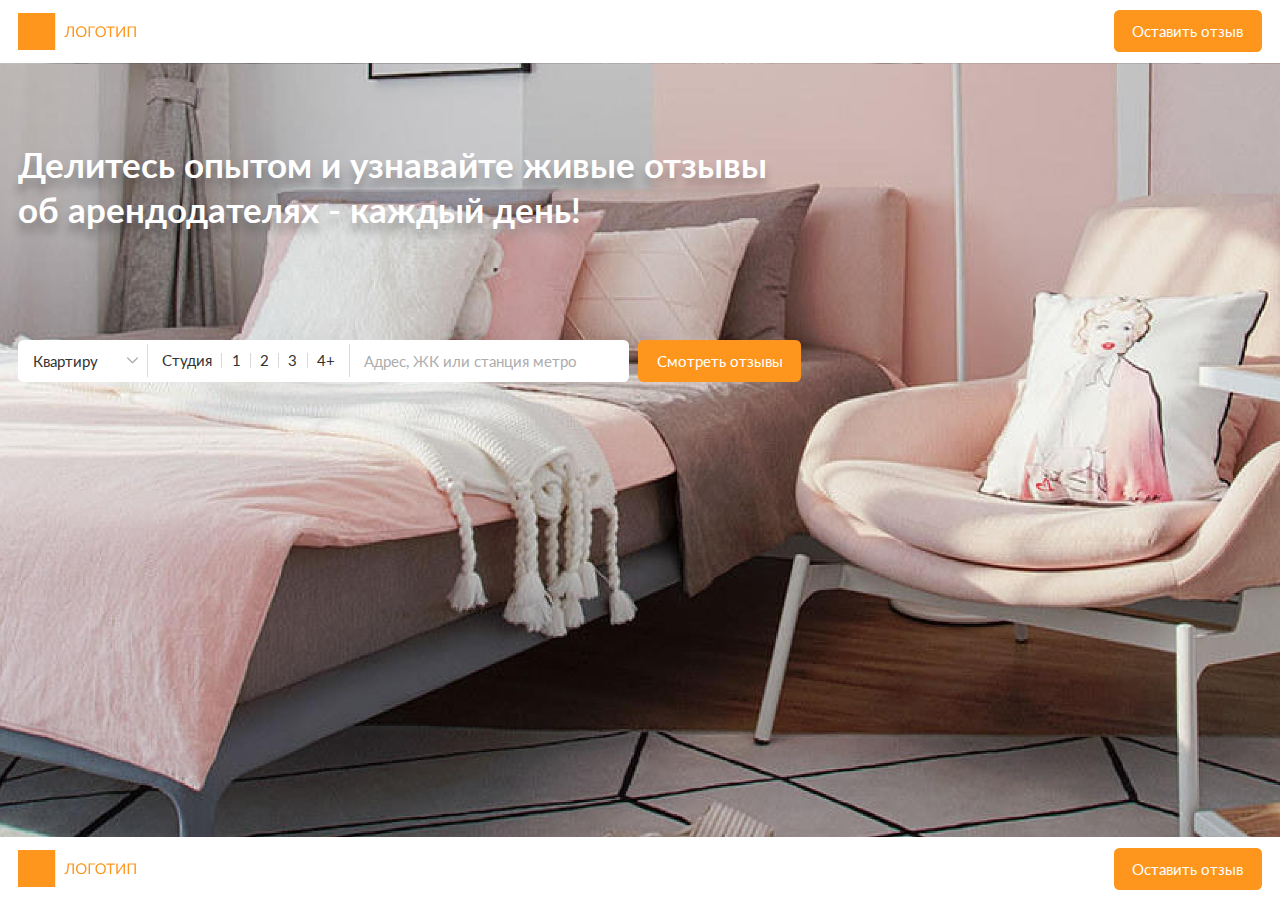
==== index.html @ af411788 "first commit" ====
<!DOCTYPE html> <html lang="ru">

<head>
    <meta charset="UTF-8">
    <meta name="viewport" content="width=device-width, initial-scale=1.0">
    <meta name="description" content="">
    <meta name="keywords" content="">
    <link rel="stylesheet" href="css/libs.min.css">
    <link rel="stylesheet" href="css/style.min.css">
    <script src="https://api-maps.yandex.ru/2.1/?lang=ru_RU&apikey=9133eb49-3a97-4b2d-90be-6b80a97a5036" type="text/javascript"></script>
    <title>Главная</title>
</head>


<body class="page">
    <div class="wrapper">
        <header class="header">
            <div class="container">
    <div class="header__inner">
        <a href="" class="logo header__logo">
            <img src="img/logo.svg" alt="">
        </a>
        
        <button class="header__btn m-btn m-btn-accent">
            <span>Оставить отзыв</span>
        </button>
        
    </div>
</div>

        </header>
        <main class="content">

            <section class="main" style="background-image: url(img/main-bg.jpg);">
                <div class="container">
                    <div class="main__inner">
                        <h1 class="main__title display1">
                            Делитесь опытом и узнавайте живые отзывы об арендодателях - каждый день!
                        </h1>

                        <div class="filter">
    <div class="filter__fields">
        <fieldset class="filter__type fg">
            <select class="m-select">
                <option selected>Квартиру</option>
                <option>Дом</option>
                <option>Вилла</option>
            </select>
        </fieldset>
        <div class="filter__radios">
            <div class="filter__radio">
                <input type="radio" name="size">
                <label>Студия</label>
            </div>
            <div class="filter__radio">
                <input type="radio" name="size">
                <label>1</label>
            </div>
            <div class="filter__radio">
                <input type="radio" name="size">
                <label>2</label>
            </div>
            <div class="filter__radio">
                <input type="radio" name="size">
                <label>3</label>
            </div>
            <div class="filter__radio">
                <input type="radio" name="size">
                <label>4+</label>
            </div>
        </div>
        <fieldset class="filter__address fg">
            <input type="text" placeholder="Адрес, ЖК или станция метро">
        </fieldset>
    </div>
    <button class="filter__btn m-btn m-btn-accent">
        <span>Смотреть отзывы</span>
    </button>
</div>

                    </div>
                </div>
            </section>

        </main>
        <footer class="footer">
            <div class="container">
    <div class="footer__inner">
        <a href="" class="logo header__logo">
            <img src="img/logo.svg" alt="">
        </a>
        <button class="footer__btn m-btn m-btn-accent">
            <span>Оставить отзыв</span>
        </button>
    </div>
</div>

        </footer>
    </div>

    <script src="js/libs.min.js"></script>
<script src="js/main.min.js"></script>

</body>

</html>
---- css/libs.min.css ----
@font-face{font-family:'swiper-icons';src:url("data:application/font-woff;charset=utf-8;base64, [base64]//wADZ2x5ZgAAAywAAADMAAAD2MHtryVoZWFkAAABbAAAADAAAAA2E2+eoWhoZWEAAAGcAAAAHwAAACQC9gDzaG10eAAAAigAAAAZAAAArgJkABFsb2NhAAAC0AAAAFoAAABaFQAUGG1heHAAAAG8AAAAHwAAACAAcABAbmFtZQAAA/gAAAE5AAACXvFdBwlwb3N0AAAFNAAAAGIAAACE5s74hXjaY2BkYGAAYpf5Hu/j+W2+MnAzMYDAzaX6QjD6/4//Bxj5GA8AuRwMYGkAPywL13jaY2BkYGA88P8Agx4j+/8fQDYfA1AEBWgDAIB2BOoAeNpjYGRgYNBh4GdgYgABEMnIABJzYNADCQAACWgAsQB42mNgYfzCOIGBlYGB0YcxjYGBwR1Kf2WQZGhhYGBiYGVmgAFGBiQQkOaawtDAoMBQxXjg/wEGPcYDDA4wNUA2CCgwsAAAO4EL6gAAeNpj2M0gyAACqxgGNWBkZ2D4/wMA+xkDdgAAAHjaY2BgYGaAYBkGRgYQiAHyGMF8FgYHIM3DwMHABGQrMOgyWDLEM1T9/w8UBfEMgLzE////P/5//f/V/xv+r4eaAAeMbAxwIUYmIMHEgKYAYjUcsDAwsLKxc3BycfPw8jEQA/[base64]/uznmfPFBNODM2K7MTQ45YEAZqGP81AmGGcF3iPqOop0r1SPTaTbVkfUe4HXj97wYE+yNwWYxwWu4v1ugWHgo3S1XdZEVqWM7ET0cfnLGxWfkgR42o2PvWrDMBSFj/IHLaF0zKjRgdiVMwScNRAoWUoH78Y2icB/yIY09An6AH2Bdu/UB+yxopYshQiEvnvu0dURgDt8QeC8PDw7Fpji3fEA4z/PEJ6YOB5hKh4dj3EvXhxPqH/SKUY3rJ7srZ4FZnh1PMAtPhwP6fl2PMJMPDgeQ4rY8YT6Gzao0eAEA409DuggmTnFnOcSCiEiLMgxCiTI6Cq5DZUd3Qmp10vO0LaLTd2cjN4fOumlc7lUYbSQcZFkutRG7g6JKZKy0RmdLY680CDnEJ+UMkpFFe1RN7nxdVpXrC4aTtnaurOnYercZg2YVmLN/d/gczfEimrE/fs/bOuq29Zmn8tloORaXgZgGa78yO9/cnXm2BpaGvq25Dv9S4E9+5SIc9PqupJKhYFSSl47+Qcr1mYNAAAAeNptw0cKwkAAAMDZJA8Q7OUJvkLsPfZ6zFVERPy8qHh2YER+3i/BP83vIBLLySsoKimrqKqpa2hp6+jq6RsYGhmbmJqZSy0sraxtbO3sHRydnEMU4uR6yx7JJXveP7WrDycAAAAAAAH//wACeNpjYGRgYOABYhkgZgJCZgZNBkYGLQZtIJsFLMYAAAw3ALgAeNolizEKgDAQBCchRbC2sFER0YD6qVQiBCv/H9ezGI6Z5XBAw8CBK/m5iQQVauVbXLnOrMZv2oLdKFa8Pjuru2hJzGabmOSLzNMzvutpB3N42mNgZGBg4GKQYzBhYMxJLMlj4GBgAYow/P/PAJJhLM6sSoWKfWCAAwDAjgbRAAB42mNgYGBkAIIbCZo5IPrmUn0hGA0AO8EFTQAA");font-weight:400;font-style:normal}:root{--swiper-theme-color: #007aff}.swiper{margin-left:auto;margin-right:auto;position:relative;overflow:hidden;list-style:none;padding:0;z-index:1}.swiper-vertical>.swiper-wrapper{flex-direction:column}.swiper-wrapper{position:relative;width:100%;height:100%;z-index:1;display:flex;transition-property:transform;box-sizing:content-box}.swiper-android .swiper-slide,.swiper-wrapper{transform:translate3d(0px, 0, 0)}.swiper-pointer-events{touch-action:pan-y}.swiper-pointer-events.swiper-vertical{touch-action:pan-x}.swiper-slide{flex-shrink:0;width:100%;height:100%;position:relative;transition-property:transform}.swiper-slide-invisible-blank{visibility:hidden}.swiper-autoheight,.swiper-autoheight .swiper-slide{height:auto}.swiper-autoheight .swiper-wrapper{align-items:flex-start;transition-property:transform, height}.swiper-backface-hidden .swiper-slide{transform:translateZ(0);-webkit-backface-visibility:hidden;backface-visibility:hidden}.swiper-3d,.swiper-3d.swiper-css-mode .swiper-wrapper{perspective:1200px}.swiper-3d .swiper-wrapper,.swiper-3d .swiper-slide,.swiper-3d .swiper-slide-shadow,.swiper-3d .swiper-slide-shadow-left,.swiper-3d .swiper-slide-shadow-right,.swiper-3d .swiper-slide-shadow-top,.swiper-3d .swiper-slide-shadow-bottom,.swiper-3d .swiper-cube-shadow{transform-style:preserve-3d}.swiper-3d .swiper-slide-shadow,.swiper-3d .swiper-slide-shadow-left,.swiper-3d .swiper-slide-shadow-right,.swiper-3d .swiper-slide-shadow-top,.swiper-3d .swiper-slide-shadow-bottom{position:absolute;left:0;top:0;width:100%;height:100%;pointer-events:none;z-index:10}.swiper-3d .swiper-slide-shadow{background:rgba(0,0,0,0.15)}.swiper-3d .swiper-slide-shadow-left{background-image:linear-gradient(to left, rgba(0,0,0,0.5), rgba(0,0,0,0))}.swiper-3d .swiper-slide-shadow-right{background-image:linear-gradient(to right, rgba(0,0,0,0.5), rgba(0,0,0,0))}.swiper-3d .swiper-slide-shadow-top{background-image:linear-gradient(to top, rgba(0,0,0,0.5), rgba(0,0,0,0))}.swiper-3d .swiper-slide-shadow-bottom{background-image:linear-gradient(to bottom, rgba(0,0,0,0.5), rgba(0,0,0,0))}.swiper-css-mode>.swiper-wrapper{overflow:auto;scrollbar-width:none;-ms-overflow-style:none}.swiper-css-mode>.swiper-wrapper::-webkit-scrollbar{display:none}.swiper-css-mode>.swiper-wrapper>.swiper-slide{scroll-snap-align:start start}.swiper-horizontal.swiper-css-mode>.swiper-wrapper{scroll-snap-type:x mandatory}.swiper-vertical.swiper-css-mode>.swiper-wrapper{scroll-snap-type:y mandatory}.swiper-centered>.swiper-wrapper::before{content:'';flex-shrink:0;order:9999}.swiper-centered.swiper-horizontal>.swiper-wrapper>.swiper-slide:first-child{margin-inline-start:var(--swiper-centered-offset-before)}.swiper-centered.swiper-horizontal>.swiper-wrapper::before{height:100%;min-height:1px;width:var(--swiper-centered-offset-after)}.swiper-centered.swiper-vertical>.swiper-wrapper>.swiper-slide:first-child{margin-block-start:var(--swiper-centered-offset-before)}.swiper-centered.swiper-vertical>.swiper-wrapper::before{width:100%;min-width:1px;height:var(--swiper-centered-offset-after)}.swiper-centered>.swiper-wrapper>.swiper-slide{scroll-snap-align:center center}.swiper-virtual .swiper-slide{-webkit-backface-visibility:hidden;transform:translateZ(0)}.swiper-virtual.swiper-css-mode .swiper-wrapper::after{content:'';position:absolute;left:0;top:0;pointer-events:none}.swiper-virtual.swiper-css-mode.swiper-horizontal .swiper-wrapper::after{height:1px;width:var(--swiper-virtual-size)}.swiper-virtual.swiper-css-mode.swiper-vertical .swiper-wrapper::after{width:1px;height:var(--swiper-virtual-size)}:root{--swiper-navigation-size: 44px}.swiper-button-prev,.swiper-button-next{position:absolute;top:50%;width:calc(var(--swiper-navigation-size) / 44 * 27);height:var(--swiper-navigation-size);margin-top:calc(0px - (var(--swiper-navigation-size) / 2));z-index:10;cursor:pointer;display:flex;align-items:center;justify-content:center;color:var(--swiper-navigation-color, var(--swiper-theme-color))}.swiper-button-prev.swiper-button-disabled,.swiper-button-next.swiper-button-disabled{opacity:0.35;cursor:auto;pointer-events:none}.swiper-button-prev:after,.swiper-button-next:after{font-family:swiper-icons;font-size:var(--swiper-navigation-size);text-transform:none !important;letter-spacing:0;text-transform:none;font-variant:initial;line-height:1}.swiper-button-prev,.swiper-rtl .swiper-button-next{left:10px;right:auto}.swiper-button-prev:after,.swiper-rtl .swiper-button-next:after{content:'prev'}.swiper-button-next,.swiper-rtl .swiper-button-prev{right:10px;left:auto}.swiper-button-next:after,.swiper-rtl .swiper-button-prev:after{content:'next'}.swiper-button-lock{display:none}.swiper-pagination{position:absolute;text-align:center;transition:300ms opacity;transform:translate3d(0, 0, 0);z-index:10}.swiper-pagination.swiper-pagination-hidden{opacity:0}.swiper-pagination-fraction,.swiper-pagination-custom,.swiper-horizontal>.swiper-pagination-bullets,.swiper-pagination-bullets.swiper-pagination-horizontal{bottom:10px;left:0;width:100%}.swiper-pagination-bullets-dynamic{overflow:hidden;font-size:0}.swiper-pagination-bullets-dynamic .swiper-pagination-bullet{transform:scale(0.33);position:relative}.swiper-pagination-bullets-dynamic .swiper-pagination-bullet-active{transform:scale(1)}.swiper-pagination-bullets-dynamic .swiper-pagination-bullet-active-main{transform:scale(1)}.swiper-pagination-bullets-dynamic .swiper-pagination-bullet-active-prev{transform:scale(0.66)}.swiper-pagination-bullets-dynamic .swiper-pagination-bullet-active-prev-prev{transform:scale(0.33)}.swiper-pagination-bullets-dynamic .swiper-pagination-bullet-active-next{transform:scale(0.66)}.swiper-pagination-bullets-dynamic .swiper-pagination-bullet-active-next-next{transform:scale(0.33)}.swiper-pagination-bullet{width:var(--swiper-pagination-bullet-width, var(--swiper-pagination-bullet-size, 8px));height:var(--swiper-pagination-bullet-height, var(--swiper-pagination-bullet-size, 8px));display:inline-block;border-radius:50%;background:var(--swiper-pagination-bullet-inactive-color, #000);opacity:var(--swiper-pagination-bullet-inactive-opacity, 0.2)}button.swiper-pagination-bullet{border:none;margin:0;padding:0;box-shadow:none;-webkit-appearance:none;appearance:none}.swiper-pagination-clickable .swiper-pagination-bullet{cursor:pointer}.swiper-pagination-bullet:only-child{display:none !important}.swiper-pagination-bullet-active{opacity:var(--swiper-pagination-bullet-opacity, 1);background:var(--swiper-pagination-color, var(--swiper-theme-color))}.swiper-vertical>.swiper-pagination-bullets,.swiper-pagination-vertical.swiper-pagination-bullets{right:10px;top:50%;transform:translate3d(0px, -50%, 0)}.swiper-vertical>.swiper-pagination-bullets .swiper-pagination-bullet,.swiper-pagination-vertical.swiper-pagination-bullets .swiper-pagination-bullet{margin:var(--swiper-pagination-bullet-vertical-gap, 6px) 0;display:block}.swiper-vertical>.swiper-pagination-bullets.swiper-pagination-bullets-dynamic,.swiper-pagination-vertical.swiper-pagination-bullets.swiper-pagination-bullets-dynamic{top:50%;transform:translateY(-50%);width:8px}.swiper-vertical>.swiper-pagination-bullets.swiper-pagination-bullets-dynamic .swiper-pagination-bullet,.swiper-pagination-vertical.swiper-pagination-bullets.swiper-pagination-bullets-dynamic .swiper-pagination-bullet{display:inline-block;transition:200ms transform, 200ms top}.swiper-horizontal>.swiper-pagination-bullets .swiper-pagination-bullet,.swiper-pagination-horizontal.swiper-pagination-bullets .swiper-pagination-bullet{margin:0 var(--swiper-pagination-bullet-horizontal-gap, 4px)}.swiper-horizontal>.swiper-pagination-bullets.swiper-pagination-bullets-dynamic,.swiper-pagination-horizontal.swiper-pagination-bullets.swiper-pagination-bullets-dynamic{left:50%;transform:translateX(-50%);white-space:nowrap}.swiper-horizontal>.swiper-pagination-bullets.swiper-pagination-bullets-dynamic .swiper-pagination-bullet,.swiper-pagination-horizontal.swiper-pagination-bullets.swiper-pagination-bullets-dynamic .swiper-pagination-bullet{transition:200ms transform, 200ms left}.swiper-horizontal.swiper-rtl>.swiper-pagination-bullets-dynamic .swiper-pagination-bullet{transition:200ms transform, 200ms right}.swiper-pagination-progressbar{background:rgba(0,0,0,0.25);position:absolute}.swiper-pagination-progressbar .swiper-pagination-progressbar-fill{background:var(--swiper-pagination-color, var(--swiper-theme-color));position:absolute;left:0;top:0;width:100%;height:100%;transform:scale(0);transform-origin:left top}.swiper-rtl .swiper-pagination-progressbar .swiper-pagination-progressbar-fill{transform-origin:right top}.swiper-horizontal>.swiper-pagination-progressbar,.swiper-pagination-progressbar.swiper-pagination-horizontal,.swiper-vertical>.swiper-pagination-progressbar.swiper-pagination-progressbar-opposite,.swiper-pagination-progressbar.swiper-pagination-vertical.swiper-pagination-progressbar-opposite{width:100%;height:4px;left:0;top:0}.swiper-vertical>.swiper-pagination-progressbar,.swiper-pagination-progressbar.swiper-pagination-vertical,.swiper-horizontal>.swiper-pagination-progressbar.swiper-pagination-progressbar-opposite,.swiper-pagination-progressbar.swiper-pagination-horizontal.swiper-pagination-progressbar-opposite{width:4px;height:100%;left:0;top:0}.swiper-pagination-lock{display:none}.swiper-scrollbar{border-radius:10px;position:relative;-ms-touch-action:none;background:rgba(0,0,0,0.1)}.swiper-horizontal>.swiper-scrollbar{position:absolute;left:1%;bottom:3px;z-index:50;height:5px;width:98%}.swiper-vertical>.swiper-scrollbar{position:absolute;right:3px;top:1%;z-index:50;width:5px;height:98%}.swiper-scrollbar-drag{height:100%;width:100%;position:relative;background:rgba(0,0,0,0.5);border-radius:10px;left:0;top:0}.swiper-scrollbar-cursor-drag{cursor:move}.swiper-scrollbar-lock{display:none}.swiper-zoom-container{width:100%;height:100%;display:flex;justify-content:center;align-items:center;text-align:center}.swiper-zoom-container>img,.swiper-zoom-container>svg,.swiper-zoom-container>canvas{max-width:100%;max-height:100%;object-fit:contain}.swiper-slide-zoomed{cursor:move}.swiper-lazy-preloader{width:42px;height:42px;position:absolute;left:50%;top:50%;margin-left:-21px;margin-top:-21px;z-index:10;transform-origin:50%;box-sizing:border-box;border:4px solid var(--swiper-preloader-color, var(--swiper-theme-color));border-radius:50%;border-top-color:transparent}.swiper-slide-visible .swiper-lazy-preloader{animation:swiper-preloader-spin 1s infinite linear}.swiper-lazy-preloader-white{--swiper-preloader-color: #fff}.swiper-lazy-preloader-black{--swiper-preloader-color: #000}@keyframes swiper-preloader-spin{0%{transform:rotate(0deg)}100%{transform:rotate(360deg)}}.swiper .swiper-notification{position:absolute;left:0;top:0;pointer-events:none;opacity:0;z-index:-1000}.swiper-free-mode>.swiper-wrapper{transition-timing-function:ease-out;margin:0 auto}.swiper-grid>.swiper-wrapper{flex-wrap:wrap}.swiper-grid-column>.swiper-wrapper{flex-wrap:wrap;flex-direction:column}.swiper-fade.swiper-free-mode .swiper-slide{transition-timing-function:ease-out}.swiper-fade .swiper-slide{pointer-events:none;transition-property:opacity}.swiper-fade .swiper-slide .swiper-slide{pointer-events:none}.swiper-fade .swiper-slide-active,.swiper-fade .swiper-slide-active .swiper-slide-active{pointer-events:auto}.swiper-cube{overflow:visible}.swiper-cube .swiper-slide{pointer-events:none;-webkit-backface-visibility:hidden;backface-visibility:hidden;z-index:1;visibility:hidden;transform-origin:0 0;width:100%;height:100%}.swiper-cube .swiper-slide .swiper-slide{pointer-events:none}.swiper-cube.swiper-rtl .swiper-slide{transform-origin:100% 0}.swiper-cube .swiper-slide-active,.swiper-cube .swiper-slide-active .swiper-slide-active{pointer-events:auto}.swiper-cube .swiper-slide-active,.swiper-cube .swiper-slide-next,.swiper-cube .swiper-slide-prev,.swiper-cube .swiper-slide-next+.swiper-slide{pointer-events:auto;visibility:visible}.swiper-cube .swiper-slide-shadow-top,.swiper-cube .swiper-slide-shadow-bottom,.swiper-cube .swiper-slide-shadow-left,.swiper-cube .swiper-slide-shadow-right{z-index:0;-webkit-backface-visibility:hidden;backface-visibility:hidden}.swiper-cube .swiper-cube-shadow{position:absolute;left:0;bottom:0px;width:100%;height:100%;opacity:0.6;z-index:0}.swiper-cube .swiper-cube-shadow:before{content:'';background:#000;position:absolute;left:0;top:0;bottom:0;right:0;filter:blur(50px)}.swiper-flip{overflow:visible}.swiper-flip .swiper-slide{pointer-events:none;-webkit-backface-visibility:hidden;backface-visibility:hidden;z-index:1}.swiper-flip .swiper-slide .swiper-slide{pointer-events:none}.swiper-flip .swiper-slide-active,.swiper-flip .swiper-slide-active .swiper-slide-active{pointer-events:auto}.swiper-flip .swiper-slide-shadow-top,.swiper-flip .swiper-slide-shadow-bottom,.swiper-flip .swiper-slide-shadow-left,.swiper-flip .swiper-slide-shadow-right{z-index:0;-webkit-backface-visibility:hidden;backface-visibility:hidden}.swiper-creative .swiper-slide{-webkit-backface-visibility:hidden;backface-visibility:hidden;overflow:hidden;transition-property:transform, opacity, height}.swiper-cards{overflow:visible}.swiper-cards .swiper-slide{transform-origin:center bottom;-webkit-backface-visibility:hidden;backface-visibility:hidden;overflow:hidden}

.carousel{position:relative;box-sizing:border-box}.carousel *,.carousel *:before,.carousel *:after{box-sizing:inherit}.carousel.is-draggable{cursor:move;cursor:grab}.carousel.is-dragging{cursor:move;cursor:grabbing}.carousel__viewport{position:relative;overflow:hidden;max-width:100%;max-height:100%}.carousel__track{display:flex}.carousel__slide{flex:0 0 auto;width:var(--carousel-slide-width, 60%);max-width:100%;padding:1rem;position:relative;overflow-x:hidden;overflow-y:auto;overscroll-behavior:contain}.has-dots{margin-bottom:calc(0.5rem + 22px)}.carousel__dots{margin:0 auto;padding:0;position:absolute;top:calc(100% + 0.5rem);left:0;right:0;display:flex;justify-content:center;list-style:none;user-select:none}.carousel__dots .carousel__dot{margin:0;padding:0;display:block;position:relative;width:22px;height:22px;cursor:pointer}.carousel__dots .carousel__dot:after{content:"";width:8px;height:8px;border-radius:50%;position:absolute;top:50%;left:50%;transform:translate(-50%, -50%);background-color:currentColor;opacity:.25;transition:opacity .15s ease-in-out}.carousel__dots .carousel__dot.is-selected:after{opacity:1}.carousel__button{width:var(--carousel-button-width, 48px);height:var(--carousel-button-height, 48px);padding:0;border:0;display:flex;justify-content:center;align-items:center;pointer-events:all;cursor:pointer;color:var(--carousel-button-color, currentColor);background:var(--carousel-button-bg, transparent);border-radius:var(--carousel-button-border-radius, 50%);box-shadow:var(--carousel-button-shadow, none);transition:opacity .15s ease}.carousel__button.is-prev,.carousel__button.is-next{position:absolute;top:50%;transform:translateY(-50%)}.carousel__button.is-prev{left:10px}.carousel__button.is-next{right:10px}.carousel__button[disabled]{cursor:default;opacity:.3}.carousel__button svg{width:var(--carousel-button-svg-width, 50%);height:var(--carousel-button-svg-height, 50%);fill:none;stroke:currentColor;stroke-width:var(--carousel-button-svg-stroke-width, 1.5);stroke-linejoin:bevel;stroke-linecap:round;filter:var(--carousel-button-svg-filter, none);pointer-events:none}html.with-fancybox{scroll-behavior:auto}body.compensate-for-scrollbar{overflow:hidden !important;touch-action:none}.fancybox__container{position:fixed;top:0;left:0;bottom:0;right:0;direction:ltr;margin:0;padding:env(safe-area-inset-top, 0px) env(safe-area-inset-right, 0px) env(safe-area-inset-bottom, 0px) env(safe-area-inset-left, 0px);box-sizing:border-box;display:flex;flex-direction:column;color:var(--fancybox-color, #fff);-webkit-tap-highlight-color:rgba(0,0,0,0);overflow:hidden;z-index:1050;outline:none;transform-origin:top left;--carousel-button-width: 48px;--carousel-button-height: 48px;--carousel-button-svg-width: 24px;--carousel-button-svg-height: 24px;--carousel-button-svg-stroke-width: 2.5;--carousel-button-svg-filter: drop-shadow(1px 1px 1px rgba(0, 0, 0, 0.4))}.fancybox__container *,.fancybox__container *::before,.fancybox__container *::after{box-sizing:inherit}.fancybox__container :focus{outline:none}body:not(.is-using-mouse) .fancybox__container :focus{box-shadow:0 0 0 1px #fff,0 0 0 2px var(--fancybox-accent-color, rgba(1,210,232,0.94))}@media all and (min-width: 1024px){.fancybox__container{--carousel-button-width:48px;--carousel-button-height:48px;--carousel-button-svg-width:27px;--carousel-button-svg-height:27px}}.fancybox__backdrop{position:absolute;top:0;right:0;bottom:0;left:0;z-index:-1;background:var(--fancybox-bg, rgba(24,24,27,0.92))}.fancybox__carousel{position:relative;flex:1 1 auto;min-height:0;height:100%;z-index:10}.fancybox__carousel.has-dots{margin-bottom:calc(0.5rem + 22px)}.fancybox__viewport{position:relative;width:100%;height:100%;overflow:visible;cursor:default}.fancybox__track{display:flex;height:100%}.fancybox__slide{flex:0 0 auto;width:100%;max-width:100%;margin:0;padding:48px 8px 8px 8px;position:relative;overscroll-behavior:contain;display:flex;flex-direction:column;outline:0;overflow:auto;--carousel-button-width: 36px;--carousel-button-height: 36px;--carousel-button-svg-width: 22px;--carousel-button-svg-height: 22px}.fancybox__slide::before,.fancybox__slide::after{content:"";flex:0 0 0;margin:auto}@media all and (min-width: 1024px){.fancybox__slide{padding:64px 100px}}.fancybox__content{margin:0 env(safe-area-inset-right, 0px) 0 env(safe-area-inset-left, 0px);padding:36px;color:var(--fancybox-content-color, #374151);background:var(--fancybox-content-bg, #fff);position:relative;align-self:center;display:flex;flex-direction:column;z-index:20}.fancybox__content :focus:not(.carousel__button.is-close){outline:thin dotted;box-shadow:none}.fancybox__caption{align-self:center;max-width:100%;margin:0;padding:1rem 0 0 0;line-height:1.375;color:var(--fancybox-color, currentColor);visibility:visible;cursor:auto;flex-shrink:0;overflow-wrap:anywhere}.is-loading .fancybox__caption{visibility:hidden}.fancybox__container>.carousel__dots{top:100%;color:var(--fancybox-color, #fff)}.fancybox__nav .carousel__button{z-index:40}.fancybox__nav .carousel__button.is-next{right:8px}@media all and (min-width: 1024px){.fancybox__nav .carousel__button.is-next{right:40px}}.fancybox__nav .carousel__button.is-prev{left:8px}@media all and (min-width: 1024px){.fancybox__nav .carousel__button.is-prev{left:40px}}.carousel__button.is-close{position:absolute;top:8px;right:8px;top:calc(env(safe-area-inset-top, 0px) + 8px);right:calc(env(safe-area-inset-right, 0px) + 8px);z-index:40}@media all and (min-width: 1024px){.carousel__button.is-close{right:40px}}.fancybox__content>.carousel__button.is-close{position:absolute;top:-40px;right:0;color:var(--fancybox-color, #fff)}.fancybox__no-click,.fancybox__no-click button{pointer-events:none}.fancybox__spinner{position:absolute;top:50%;left:50%;transform:translate(-50%, -50%);width:50px;height:50px;color:var(--fancybox-color, currentColor)}.fancybox__slide .fancybox__spinner{cursor:pointer;z-index:1053}.fancybox__spinner svg{animation:fancybox-rotate 2s linear infinite;transform-origin:center center;position:absolute;top:0;right:0;bottom:0;left:0;margin:auto;width:100%;height:100%}.fancybox__spinner svg circle{fill:none;stroke-width:2.75;stroke-miterlimit:10;stroke-dasharray:1,200;stroke-dashoffset:0;animation:fancybox-dash 1.5s ease-in-out infinite;stroke-linecap:round;stroke:currentColor}@keyframes fancybox-rotate{100%{transform:rotate(360deg)}}@keyframes fancybox-dash{0%{stroke-dasharray:1,200;stroke-dashoffset:0}50%{stroke-dasharray:89,200;stroke-dashoffset:-35px}100%{stroke-dasharray:89,200;stroke-dashoffset:-124px}}.fancybox__backdrop,.fancybox__caption,.fancybox__nav,.carousel__dots,.carousel__button.is-close{opacity:var(--fancybox-opacity, 1)}.fancybox__container.is-animated[aria-hidden=false] .fancybox__backdrop,.fancybox__container.is-animated[aria-hidden=false] .fancybox__caption,.fancybox__container.is-animated[aria-hidden=false] .fancybox__nav,.fancybox__container.is-animated[aria-hidden=false] .carousel__dots,.fancybox__container.is-animated[aria-hidden=false] .carousel__button.is-close{animation:.15s ease backwards fancybox-fadeIn}.fancybox__container.is-animated.is-closing .fancybox__backdrop,.fancybox__container.is-animated.is-closing .fancybox__caption,.fancybox__container.is-animated.is-closing .fancybox__nav,.fancybox__container.is-animated.is-closing .carousel__dots,.fancybox__container.is-animated.is-closing .carousel__button.is-close{animation:.15s ease both fancybox-fadeOut}.fancybox-fadeIn{animation:.15s ease both fancybox-fadeIn}.fancybox-fadeOut{animation:.1s ease both fancybox-fadeOut}.fancybox-zoomInUp{animation:.2s ease both fancybox-zoomInUp}.fancybox-zoomOutDown{animation:.15s ease both fancybox-zoomOutDown}.fancybox-throwOutUp{animation:.15s ease both fancybox-throwOutUp}.fancybox-throwOutDown{animation:.15s ease both fancybox-throwOutDown}@keyframes fancybox-fadeIn{from{opacity:0}to{opacity:1}}@keyframes fancybox-fadeOut{to{opacity:0}}@keyframes fancybox-zoomInUp{from{transform:scale(0.97) translate3d(0, 16px, 0);opacity:0}to{transform:scale(1) translate3d(0, 0, 0);opacity:1}}@keyframes fancybox-zoomOutDown{to{transform:scale(0.97) translate3d(0, 16px, 0);opacity:0}}@keyframes fancybox-throwOutUp{to{transform:translate3d(0, -30%, 0);opacity:0}}@keyframes fancybox-throwOutDown{to{transform:translate3d(0, 30%, 0);opacity:0}}.fancybox__carousel .carousel__slide{scrollbar-width:thin;scrollbar-color:#ccc rgba(255,255,255,0.1)}.fancybox__carousel .carousel__slide::-webkit-scrollbar{width:8px;height:8px}.fancybox__carousel .carousel__slide::-webkit-scrollbar-track{background-color:rgba(255,255,255,0.1)}.fancybox__carousel .carousel__slide::-webkit-scrollbar-thumb{background-color:#ccc;border-radius:2px;box-shadow:inset 0 0 4px rgba(0,0,0,0.2)}.fancybox__carousel.is-draggable .fancybox__slide,.fancybox__carousel.is-draggable .fancybox__slide .fancybox__content{cursor:move;cursor:grab}.fancybox__carousel.is-dragging .fancybox__slide,.fancybox__carousel.is-dragging .fancybox__slide .fancybox__content{cursor:move;cursor:grabbing}.fancybox__carousel .fancybox__slide .fancybox__content{cursor:auto}.fancybox__carousel .fancybox__slide.can-zoom_in .fancybox__content{cursor:zoom-in}.fancybox__carousel .fancybox__slide.can-zoom_out .fancybox__content{cursor:zoom-out}.fancybox__carousel .fancybox__slide.is-draggable .fancybox__content{cursor:move;cursor:grab}.fancybox__carousel .fancybox__slide.is-dragging .fancybox__content{cursor:move;cursor:grabbing}.fancybox__image{transform-origin:0 0;user-select:none;transition:none}.has-image .fancybox__content{padding:0;background:rgba(0,0,0,0);min-height:1px}.is-closing .has-image .fancybox__content{overflow:visible}.has-image[data-image-fit=contain]{overflow:visible;touch-action:none}.has-image[data-image-fit=contain] .fancybox__content{flex-direction:row;flex-wrap:wrap}.has-image[data-image-fit=contain] .fancybox__image{max-width:100%;max-height:100%;object-fit:contain}.has-image[data-image-fit=contain-w]{overflow-x:hidden;overflow-y:auto}.has-image[data-image-fit=contain-w] .fancybox__content{min-height:auto}.has-image[data-image-fit=contain-w] .fancybox__image{max-width:100%;height:auto}.has-image[data-image-fit=cover]{overflow:visible;touch-action:none}.has-image[data-image-fit=cover] .fancybox__content{width:100%;height:100%}.has-image[data-image-fit=cover] .fancybox__image{width:100%;height:100%;object-fit:cover}.fancybox__carousel .fancybox__slide.has-iframe .fancybox__content,.fancybox__carousel .fancybox__slide.has-map .fancybox__content,.fancybox__carousel .fancybox__slide.has-pdf .fancybox__content,.fancybox__carousel .fancybox__slide.has-video .fancybox__content,.fancybox__carousel .fancybox__slide.has-html5video .fancybox__content{max-width:100%;flex-shrink:1;min-height:1px;overflow:visible}.fancybox__carousel .fancybox__slide.has-iframe .fancybox__content,.fancybox__carousel .fancybox__slide.has-map .fancybox__content,.fancybox__carousel .fancybox__slide.has-pdf .fancybox__content{width:100%;height:80%}.fancybox__carousel .fancybox__slide.has-video .fancybox__content,.fancybox__carousel .fancybox__slide.has-html5video .fancybox__content{width:960px;height:540px;max-width:100%;max-height:100%}.fancybox__carousel .fancybox__slide.has-map .fancybox__content,.fancybox__carousel .fancybox__slide.has-pdf .fancybox__content,.fancybox__carousel .fancybox__slide.has-video .fancybox__content,.fancybox__carousel .fancybox__slide.has-html5video .fancybox__content{padding:0;background:rgba(24,24,27,0.9);color:#fff}.fancybox__carousel .fancybox__slide.has-map .fancybox__content{background:#e5e3df}.fancybox__html5video,.fancybox__iframe{border:0;display:block;height:100%;width:100%;background:rgba(0,0,0,0)}.fancybox-placeholder{position:absolute;width:1px;height:1px;padding:0;margin:-1px;overflow:hidden;clip:rect(0, 0, 0, 0);white-space:nowrap;border-width:0}.fancybox__thumbs{flex:0 0 auto;position:relative;padding:0px 3px;opacity:var(--fancybox-opacity, 1)}.fancybox__container.is-animated[aria-hidden=false] .fancybox__thumbs{animation:.15s ease-in backwards fancybox-fadeIn}.fancybox__container.is-animated.is-closing .fancybox__thumbs{opacity:0}.fancybox__thumbs .carousel__slide{flex:0 0 auto;width:var(--fancybox-thumbs-width, 96px);margin:0;padding:8px 3px;box-sizing:content-box;display:flex;align-items:center;justify-content:center;overflow:visible;cursor:pointer}.fancybox__thumbs .carousel__slide .fancybox__thumb::after{content:"";position:absolute;top:0;left:0;right:0;bottom:0;border-width:5px;border-style:solid;border-color:var(--fancybox-accent-color, rgba(34,213,233,0.96));opacity:0;transition:opacity .15s ease;border-radius:var(--fancybox-thumbs-border-radius, 4px)}.fancybox__thumbs .carousel__slide.is-nav-selected .fancybox__thumb::after{opacity:.92}.fancybox__thumbs .carousel__slide>*{pointer-events:none;user-select:none}.fancybox__thumb{position:relative;width:100%;padding-top:calc(100%/(var(--fancybox-thumbs-ratio, 1.5)));background-size:cover;background-position:center center;background-color:rgba(255,255,255,0.1);background-repeat:no-repeat;border-radius:var(--fancybox-thumbs-border-radius, 4px)}.fancybox__toolbar{position:absolute;top:0;right:0;left:0;z-index:20;background:linear-gradient(to top, rgba(0,0,0,0) 0%, rgba(0,0,0,0.006) 8.1%, rgba(0,0,0,0.021) 15.5%, rgba(0,0,0,0.046) 22.5%, rgba(0,0,0,0.077) 29%, rgba(0,0,0,0.114) 35.3%, rgba(0,0,0,0.155) 41.2%, rgba(0,0,0,0.198) 47.1%, rgba(0,0,0,0.242) 52.9%, rgba(0,0,0,0.285) 58.8%, rgba(0,0,0,0.326) 64.7%, rgba(0,0,0,0.363) 71%, rgba(0,0,0,0.394) 77.5%, rgba(0,0,0,0.419) 84.5%, rgba(0,0,0,0.434) 91.9%, rgba(0,0,0,0.44) 100%);padding:0;touch-action:none;display:flex;justify-content:space-between;--carousel-button-svg-width: 20px;--carousel-button-svg-height: 20px;opacity:var(--fancybox-opacity, 1);text-shadow:var(--fancybox-toolbar-text-shadow, 1px 1px 1px rgba(0,0,0,0.4))}@media all and (min-width: 1024px){.fancybox__toolbar{padding:8px}}.fancybox__container.is-animated[aria-hidden=false] .fancybox__toolbar{animation:.15s ease-in backwards fancybox-fadeIn}.fancybox__container.is-animated.is-closing .fancybox__toolbar{opacity:0}.fancybox__toolbar__items{display:flex}.fancybox__toolbar__items--left{margin-right:auto}.fancybox__toolbar__items--center{position:absolute;left:50%;transform:translateX(-50%)}.fancybox__toolbar__items--right{margin-left:auto}@media (max-width: 640px){.fancybox__toolbar__items--center:not(:last-child){display:none}}.fancybox__counter{min-width:72px;padding:0 10px;line-height:var(--carousel-button-height, 48px);text-align:center;font-size:17px;font-variant-numeric:tabular-nums;-webkit-font-smoothing:subpixel-antialiased}.fancybox__progress{background:var(--fancybox-accent-color, rgba(34,213,233,0.96));height:3px;left:0;position:absolute;right:0;top:0;transform:scaleX(0);transform-origin:0;transition-property:transform;transition-timing-function:linear;z-index:30;user-select:none}.fancybox__container:fullscreen::backdrop{opacity:0}.fancybox__button--fullscreen g:nth-child(2){display:none}.fancybox__container:fullscreen .fancybox__button--fullscreen g:nth-child(1){display:none}.fancybox__container:fullscreen .fancybox__button--fullscreen g:nth-child(2){display:block}.fancybox__button--slideshow g:nth-child(2){display:none}.fancybox__container.has-slideshow .fancybox__button--slideshow g:nth-child(1){display:none}.fancybox__container.has-slideshow .fancybox__button--slideshow g:nth-child(2){display:block}

.nice-select{-webkit-tap-highlight-color:transparent;background-color:#fff;border-radius:5px;border:solid 1px #e8e8e8;-webkit-box-sizing:border-box;box-sizing:border-box;cursor:pointer;display:block;float:left;font-family:inherit;font-size:14px;font-weight:normal;height:42px;line-height:40px;outline:none;padding-left:18px;padding-right:30px;position:relative;text-align:left !important;-webkit-transition:all 0.2s ease-in-out;transition:all 0.2s ease-in-out;-webkit-user-select:none;-moz-user-select:none;-ms-user-select:none;user-select:none;white-space:nowrap;width:auto;background:#ffffff !important;padding:0 10px;font-size:13px;color:#212121;height:22px;line-height:22px;background:#ffffff !important;border:1px solid #e0e0e0;width:142px;font-weight:300}.ncatlist .ncatfilterselect .nice-select,.cartselect.nice-select{width:100%}.shoplist .shoplist-menu .nice-select{width:380px;height:52px;border:1px solid #e0e0e0;border-radius:3px;line-height:52px;padding:0 15px;color:#cccccc}.shoplist .shoplist-menu .nice-select:after{background:url(../images/seldropblack.png) no-repeat;content:"";position:absolute;z-index:1;right:15px;top:50%;width:13px;height:13px;display:block;margin-top:-7px;-webkit-transform:rotate(0deg);transform:rotate(0deg)}.shoplist .shoplist-menu .nice-select.open:after{-webkit-transform:rotate(-180deg);transform:rotate(-180deg)}.nice-select:hover{border-color:#dbdbdb}.nice-select:active,.nice-select.open,.nice-select:focus{border-color:#999}.nice-select:after{content:"";position:absolute;z-index:7;top:2px;right:10px;width:8px;height:16px;cursor:pointer;-webkit-transform:rotate(-90deg);transform:rotate(-90deg);-webkit-transition:all 0.3s;transition:all 0.3s;background-size:4px auto}.nice-select.open:after{-webkit-transform:rotate(-270deg);transform:rotate(-270deg)}.nice-select.open .list{opacity:1;pointer-events:auto;-webkit-transform:scale(1) translateY(0);transform:scale(1) translateY(0)}.nice-select.disabled{border-color:#ededed;color:#999;pointer-events:none}.nice-select.disabled:after{border-color:#cccccc}.nice-select.wide{width:100%}.nice-select.wide .list{left:0 !important;right:0 !important}.nice-select.right{float:right}.nice-select.right .list{left:auto;right:0}.nice-select.small{font-size:12px;height:36px;line-height:34px}.nice-select.small:after{height:4px;width:4px}.nice-select.small .option{line-height:34px;min-height:34px}.nice-select .list{background-color:#fff;border-radius:5px;-webkit-box-shadow:0 0 0 1px rgba(68,68,68,0.11);box-shadow:0 0 0 1px rgba(68,68,68,0.11);-webkit-box-sizing:border-box;box-sizing:border-box;margin-top:4px;opacity:0;overflow:hidden;padding:0;pointer-events:none;position:absolute;top:100%;left:0;width:100%;-webkit-transition:all 0.2s cubic-bezier(0.5, 0, 0, 1.25),opacity 0.15s ease-out;transition:all 0.2s cubic-bezier(0.5, 0, 0, 1.25),opacity 0.15s ease-out;z-index:9}.nice-select .option{cursor:pointer;font-weight:400;list-style:none;outline:none;padding-left:18px;padding-right:29px;padding:6px 10px;font-size:12px;line-height:1;border-top:1px dotted #e0e0e0;text-align:left;-webkit-transition:all 0.2s;transition:all 0.2s}.nice-select .option:hover,.nice-select .option.focus,.nice-select .option.selected.focus{background-color:#f6f6f6}.nice-select .option.selected{font-weight:bold;width:100%}.nice-select .option.disabled{background-color:transparent;cursor:default}.no-csspointerevents .nice-select .list{display:none}.no-csspointerevents .nice-select.open .list{display:block}.cartFormBuy .nice-select,.cartFormBuy .cartselect{height:40px;line-height:40px;margin-bottom:30px}.cartFormBuy .nice-select:after{top:12px}.cartwrap .cartFormWrap .cartFormBuy .tabcart .cartselect.mt20 .nice-select{height:40px;line-height:40px;margin-bottom:30px}.cartwrap .cartFormWrap .cartFormBuy .tabcart .cartselect.mt20 .nice-select:after{top:12px}

.air-datepicker-cell.-year-.-other-decade-,.air-datepicker-cell.-day-.-other-month-{color:var(--adp-color-other-month)}.air-datepicker-cell.-year-.-other-decade-:hover,.air-datepicker-cell.-day-.-other-month-:hover{color:var(--adp-color-other-month-hover)}.-disabled-.-focus-.air-datepicker-cell.-year-.-other-decade-,.-disabled-.-focus-.air-datepicker-cell.-day-.-other-month-{color:var(--adp-color-other-month)}.-selected-.air-datepicker-cell.-year-.-other-decade-,.-selected-.air-datepicker-cell.-day-.-other-month-{color:#fff;background:var(--adp-background-color-selected-other-month)}.-selected-.-focus-.air-datepicker-cell.-year-.-other-decade-,.-selected-.-focus-.air-datepicker-cell.-day-.-other-month-{background:var(--adp-background-color-selected-other-month-focused)}.-in-range-.air-datepicker-cell.-year-.-other-decade-,.-in-range-.air-datepicker-cell.-day-.-other-month-{background-color:var(--adp-background-color-in-range);color:var(--adp-color)}.-in-range-.-focus-.air-datepicker-cell.-year-.-other-decade-,.-in-range-.-focus-.air-datepicker-cell.-day-.-other-month-{background-color:var(--adp-background-color-in-range-focused)}.air-datepicker-cell.-year-.-other-decade-:empty,.air-datepicker-cell.-day-.-other-month-:empty{background:none;border:none}.air-datepicker-cell{border-radius:var(--adp-cell-border-radius);box-sizing:border-box;cursor:pointer;display:flex;position:relative;align-items:center;justify-content:center;z-index:1}.air-datepicker-cell.-focus-{background:var(--adp-cell-background-color-hover)}.air-datepicker-cell.-current-{color:var(--adp-color-current-date)}.air-datepicker-cell.-current-.-focus-{color:var(--adp-color)}.air-datepicker-cell.-current-.-in-range-{color:var(--adp-color-current-date)}.air-datepicker-cell.-disabled-{cursor:default;color:var(--adp-color-disabled)}.air-datepicker-cell.-disabled-.-focus-{color:var(--adp-color-disabled)}.air-datepicker-cell.-disabled-.-in-range-{color:var(--adp-color-disabled-in-range)}.air-datepicker-cell.-disabled-.-current-.-focus-{color:var(--adp-color-disabled)}.air-datepicker-cell.-in-range-{background:var(--adp-cell-background-color-in-range);border-radius:0}.air-datepicker-cell.-in-range-:hover{background:var(--adp-cell-background-color-in-range-hover)}.air-datepicker-cell.-range-from-{border:1px solid var(--adp-cell-border-color-in-range);background-color:var(--adp-cell-background-color-in-range);border-radius:var(--adp-cell-border-radius) 0 0 var(--adp-cell-border-radius)}.air-datepicker-cell.-range-to-{border:1px solid var(--adp-cell-border-color-in-range);background-color:var(--adp-cell-background-color-in-range);border-radius:0 var(--adp-cell-border-radius) var(--adp-cell-border-radius) 0}.air-datepicker-cell.-range-to-.-range-from-{border-radius:var(--adp-cell-border-radius)}.air-datepicker-cell.-selected-{color:#fff;border:none;background:var(--adp-cell-background-color-selected)}.air-datepicker-cell.-selected-.-current-{color:#fff;background:var(--adp-cell-background-color-selected)}.air-datepicker-cell.-selected-.-focus-{background:var(--adp-cell-background-color-selected-hover)}.air-datepicker-body{transition:all var(--adp-transition-duration) var(--adp-transition-ease)}.air-datepicker-body.-hidden-{display:none}.air-datepicker-body--day-names{display:grid;grid-template-columns:repeat(7, var(--adp-day-cell-width));margin:8px 0 3px}.air-datepicker-body--day-name{color:var(--adp-day-name-color);display:flex;align-items:center;justify-content:center;flex:1;text-align:center;text-transform:uppercase;font-size:.8em}.air-datepicker-body--day-name.-clickable-{cursor:pointer}.air-datepicker-body--day-name.-clickable-:hover{color:var(--adp-day-name-color-hover)}.air-datepicker-body--cells{display:grid}.air-datepicker-body--cells.-days-{grid-template-columns:repeat(7, var(--adp-day-cell-width));grid-auto-rows:var(--adp-day-cell-height)}.air-datepicker-body--cells.-months-{grid-template-columns:repeat(3, 1fr);grid-auto-rows:var(--adp-month-cell-height)}.air-datepicker-body--cells.-years-{grid-template-columns:repeat(4, 1fr);grid-auto-rows:var(--adp-year-cell-height)}.air-datepicker-nav{display:flex;justify-content:space-between;border-bottom:1px solid var(--adp-border-color-inner);min-height:var(--adp-nav-height);padding:var(--adp-padding);box-sizing:content-box}.-only-timepicker- .air-datepicker-nav{display:none}.air-datepicker-nav--title,.air-datepicker-nav--action{display:flex;cursor:pointer;align-items:center;justify-content:center}.air-datepicker-nav--action{width:var(--adp-nav-action-size);border-radius:var(--adp-border-radius);-webkit-user-select:none;-moz-user-select:none;user-select:none}.air-datepicker-nav--action:hover{background:var(--adp-background-color-hover)}.air-datepicker-nav--action:active{background:var(--adp-background-color-active)}.air-datepicker-nav--action.-disabled-{visibility:hidden}.air-datepicker-nav--action svg{width:32px;height:32px}.air-datepicker-nav--action path{fill:none;stroke:var(--adp-nav-arrow-color);stroke-width:2px}.air-datepicker-nav--title{border-radius:var(--adp-border-radius);padding:0 8px}.air-datepicker-nav--title i{font-style:normal;color:var(--adp-nav-color-secondary);margin-left:.3em}.air-datepicker-nav--title:hover{background:var(--adp-background-color-hover)}.air-datepicker-nav--title:active{background:var(--adp-background-color-active)}.air-datepicker-nav--title.-disabled-{cursor:default;background:none}.air-datepicker-buttons{display:grid;grid-auto-columns:1fr;grid-auto-flow:column}.air-datepicker-button{display:inline-flex;color:var(--adp-btn-color);border-radius:var(--adp-btn-border-radius);cursor:pointer;height:var(--adp-btn-height);border:none;background:rgba(255,255,255,0)}.air-datepicker-button:hover{color:var(--adp-btn-color-hover);background:var(--adp-btn-background-color-hover)}.air-datepicker-button:focus{color:var(--adp-btn-color-hover);background:var(--adp-btn-background-color-hover);outline:none}.air-datepicker-button:active{background:var(--adp-btn-background-color-active)}.air-datepicker-button span{outline:none;display:flex;align-items:center;justify-content:center;width:100%;height:100%}.air-datepicker-time{display:grid;grid-template-columns:max-content 1fr;grid-column-gap:12px;align-items:center;position:relative;padding:0 var(--adp-time-padding-inner)}.-only-timepicker- .air-datepicker-time{border-top:none}.air-datepicker-time--current{display:flex;align-items:center;flex:1;font-size:14px;text-align:center}.air-datepicker-time--current-colon{margin:0 2px 3px;line-height:1}.air-datepicker-time--current-hours,.air-datepicker-time--current-minutes{line-height:1;font-size:19px;font-family:"Century Gothic", CenturyGothic, AppleGothic, sans-serif;position:relative;z-index:1}.air-datepicker-time--current-hours:after,.air-datepicker-time--current-minutes:after{content:"";background:var(--adp-background-color-hover);border-radius:var(--adp-border-radius);position:absolute;left:-2px;top:-3px;right:-2px;bottom:-2px;z-index:-1;opacity:0}.air-datepicker-time--current-hours.-focus-:after,.air-datepicker-time--current-minutes.-focus-:after{opacity:1}.air-datepicker-time--current-ampm{text-transform:uppercase;align-self:flex-end;color:var(--adp-time-day-period-color);margin-left:6px;font-size:11px;margin-bottom:1px}.air-datepicker-time--row{display:flex;align-items:center;font-size:11px;height:17px;background:linear-gradient(to right, var(--adp-time-track-color), var(--adp-time-track-color)) left 50%/100% var(--adp-time-track-height) no-repeat}.air-datepicker-time--row:first-child{margin-bottom:4px}.air-datepicker-time--row input[type=range]{background:none;cursor:pointer;flex:1;height:100%;width:100%;padding:0;margin:0;-webkit-appearance:none}.air-datepicker-time--row input[type=range]::-webkit-slider-thumb{-webkit-appearance:none}.air-datepicker-time--row input[type=range]::-ms-tooltip{display:none}.air-datepicker-time--row input[type=range]:hover::-webkit-slider-thumb{border-color:var(--adp-time-track-color-hover)}.air-datepicker-time--row input[type=range]:hover::-moz-range-thumb{border-color:var(--adp-time-track-color-hover)}.air-datepicker-time--row input[type=range]:hover::-ms-thumb{border-color:var(--adp-time-track-color-hover)}.air-datepicker-time--row input[type=range]:focus{outline:none}.air-datepicker-time--row input[type=range]:focus::-webkit-slider-thumb{background:var(--adp-cell-background-color-selected);border-color:var(--adp-cell-background-color-selected)}.air-datepicker-time--row input[type=range]:focus::-moz-range-thumb{background:var(--adp-cell-background-color-selected);border-color:var(--adp-cell-background-color-selected)}.air-datepicker-time--row input[type=range]:focus::-ms-thumb{background:var(--adp-cell-background-color-selected);border-color:var(--adp-cell-background-color-selected)}.air-datepicker-time--row input[type=range]::-webkit-slider-thumb{box-sizing:border-box;height:12px;width:12px;border-radius:3px;border:1px solid var(--adp-time-track-color);background:#fff;cursor:pointer;-webkit-transition:background var(--adp-transition-duration);transition:background var(--adp-transition-duration)}.air-datepicker-time--row input[type=range]::-moz-range-thumb{box-sizing:border-box;height:12px;width:12px;border-radius:3px;border:1px solid var(--adp-time-track-color);background:#fff;cursor:pointer;-moz-transition:background var(--adp-transition-duration);transition:background var(--adp-transition-duration)}.air-datepicker-time--row input[type=range]::-ms-thumb{box-sizing:border-box;height:12px;width:12px;border-radius:3px;border:1px solid var(--adp-time-track-color);background:#fff;cursor:pointer;-ms-transition:background var(--adp-transition-duration);transition:background var(--adp-transition-duration)}.air-datepicker-time--row input[type=range]::-webkit-slider-thumb{margin-top:calc(var(--adp-time-thumb-size)/2*-1)}.air-datepicker-time--row input[type=range]::-webkit-slider-runnable-track{border:none;height:var(--adp-time-track-height);cursor:pointer;color:rgba(0,0,0,0);background:rgba(0,0,0,0)}.air-datepicker-time--row input[type=range]::-moz-range-track{border:none;height:var(--adp-time-track-height);cursor:pointer;color:rgba(0,0,0,0);background:rgba(0,0,0,0)}.air-datepicker-time--row input[type=range]::-ms-track{border:none;height:var(--adp-time-track-height);cursor:pointer;color:rgba(0,0,0,0);background:rgba(0,0,0,0)}.air-datepicker-time--row input[type=range]::-ms-fill-lower{background:rgba(0,0,0,0)}.air-datepicker-time--row input[type=range]::-ms-fill-upper{background:rgba(0,0,0,0)}.air-datepicker{--adp-font-family: -apple-system, BlinkMacSystemFont, "Segoe UI", Roboto, Helvetica, Arial, sans-serif, "Apple Color Emoji", "Segoe UI Emoji", "Segoe UI Symbol";--adp-font-size: 14px;--adp-width: 246px;--adp-z-index: 100;--adp-padding: 4px;--adp-grid-areas: "nav" "body" "timepicker" "buttons";--adp-transition-duration: .3s;--adp-transition-ease: ease-out;--adp-transition-offset: 8px;--adp-background-color: #fff;--adp-background-color-hover: #f0f0f0;--adp-background-color-active: #eaeaea;--adp-background-color-in-range: rgba(92, 196, 239, .1);--adp-background-color-in-range-focused: rgba(92, 196, 239, .2);--adp-background-color-selected-other-month-focused: #8ad5f4;--adp-background-color-selected-other-month: #a2ddf6;--adp-color: #4a4a4a;--adp-color-secondary: #9c9c9c;--adp-accent-color: #B36FDE;--adp-color-current-date: var(--adp-accent-color);--adp-color-other-month: #dedede;--adp-color-disabled: #aeaeae;--adp-color-disabled-in-range: #939393;--adp-color-other-month-hover: #c5c5c5;--adp-border-color: #dbdbdb;--adp-border-color-inner: #efefef;--adp-border-radius: 4px;--adp-border-color-inline: #d7d7d7;--adp-nav-height: 32px;--adp-nav-arrow-color: var(--adp-color-secondary);--adp-nav-action-size: 32px;--adp-nav-color-secondary: var(--adp-color-secondary);--adp-day-name-color: #B36FDE;--adp-day-name-color-hover: #8ad5f4;--adp-day-cell-width: 1fr;--adp-day-cell-height: 32px;--adp-month-cell-height: 42px;--adp-year-cell-height: 56px;--adp-pointer-size: 10px;--adp-poiner-border-radius: 2px;--adp-pointer-offset: 14px;--adp-cell-border-radius: 4px;--adp-cell-background-color-hover: var(--adp-background-color-hover);--adp-cell-background-color-selected: #B36FDE;--adp-cell-background-color-selected-hover: #AEA8A5;--adp-cell-background-color-in-range: rgba(92, 196, 239, 0.1);--adp-cell-background-color-in-range-hover: rgba(92, 196, 239, 0.2);--adp-cell-border-color-in-range: var(--adp-cell-background-color-selected);--adp-btn-height: 32px;--adp-btn-color: var(--adp-accent-color);--adp-btn-color-hover: var(--adp-color);--adp-btn-border-radius: var(--adp-border-radius);--adp-btn-background-color-hover: var(--adp-background-color-hover);--adp-btn-background-color-active: var(--adp-background-color-active);--adp-time-track-height: 1px;--adp-time-track-color: #dedede;--adp-time-track-color-hover: #b1b1b1;--adp-time-thumb-size: 12px;--adp-time-padding-inner: 10px;--adp-time-day-period-color: var(--adp-color-secondary);--adp-mobile-font-size: 16px;--adp-mobile-nav-height: 40px;--adp-mobile-width: 320px;--adp-mobile-day-cell-height: 38px;--adp-mobile-month-cell-height: 48px;--adp-mobile-year-cell-height: 64px
}.air-datepicker-overlay{--adp-overlay-background-color: rgba(0, 0, 0, .3);--adp-overlay-transition-duration: .3s;--adp-overlay-transition-ease: ease-out;--adp-overlay-z-index: 99
}.air-datepicker{background:var(--adp-background-color);border:1px solid var(--adp-border-color);box-shadow:0 4px 12px rgba(0,0,0,0.15);border-radius:var(--adp-border-radius);box-sizing:content-box;display:grid;grid-template-columns:1fr;grid-template-rows:repeat(4, max-content);grid-template-areas:var(--adp-grid-areas);font-family:var(--adp-font-family),sans-serif;font-size:var(--adp-font-size);color:var(--adp-color);width:var(--adp-width);position:absolute;transition:opacity var(--adp-transition-duration) var(--adp-transition-ease),transform var(--adp-transition-duration) var(--adp-transition-ease);z-index:var(--adp-z-index)}.air-datepicker:not(.-custom-position-){opacity:0}.air-datepicker.-from-top-{transform:translateY(calc(var(--adp-transition-offset) * -1))}.air-datepicker.-from-right-{transform:translateX(var(--adp-transition-offset))}.air-datepicker.-from-bottom-{transform:translateY(var(--adp-transition-offset))}.air-datepicker.-from-left-{transform:translateX(calc(var(--adp-transition-offset) * -1))}.air-datepicker.-active-:not(.-custom-position-){transform:translate(0, 0);opacity:1}.air-datepicker.-active-.-custom-position-{transition:none}.air-datepicker.-inline-{border-color:var(--adp-border-color-inline);box-shadow:none;position:static;left:auto;right:auto;opacity:1;transform:none}.air-datepicker.-inline- .air-datepicker--pointer{display:none}.air-datepicker.-is-mobile-{--adp-font-size: var(--adp-mobile-font-size);--adp-day-cell-height: var(--adp-mobile-day-cell-height);--adp-month-cell-height: var(--adp-mobile-month-cell-height);--adp-year-cell-height: var(--adp-mobile-year-cell-height);--adp-nav-height: var(--adp-mobile-nav-height);--adp-nav-action-size: var(--adp-mobile-nav-height);position:fixed;width:var(--adp-mobile-width);border:none}.air-datepicker.-is-mobile- *{-webkit-tap-highlight-color:rgba(0,0,0,0)}.air-datepicker.-is-mobile- .air-datepicker--pointer{display:none}.air-datepicker.-is-mobile-:not(.-custom-position-){transform:translate(-50%, calc(-50% + var(--adp-transition-offset)))}.air-datepicker.-is-mobile-.-active-:not(.-custom-position-){transform:translate(-50%, -50%)}.air-datepicker.-custom-position-{transition:none}.air-datepicker-global-container{position:absolute;left:0;top:0}.air-datepicker--pointer{--pointer-half-size: calc(var(--adp-pointer-size) / 2);position:absolute;width:var(--adp-pointer-size);height:var(--adp-pointer-size);z-index:-1}.air-datepicker--pointer:after{content:"";position:absolute;background:#fff;border-top:1px solid var(--adp-border-color-inline);border-right:1px solid var(--adp-border-color-inline);border-top-right-radius:var(--adp-poiner-border-radius);width:var(--adp-pointer-size);height:var(--adp-pointer-size);box-sizing:border-box}.-top-left- .air-datepicker--pointer,.-top-center- .air-datepicker--pointer,.-top-right- .air-datepicker--pointer,[data-popper-placement^=top] .air-datepicker--pointer{top:calc(100% - var(--pointer-half-size) + 1px)}.-top-left- .air-datepicker--pointer:after,.-top-center- .air-datepicker--pointer:after,.-top-right- .air-datepicker--pointer:after,[data-popper-placement^=top] .air-datepicker--pointer:after{transform:rotate(135deg)}.-right-top- .air-datepicker--pointer,.-right-center- .air-datepicker--pointer,.-right-bottom- .air-datepicker--pointer,[data-popper-placement^=right] .air-datepicker--pointer{right:calc(100% - var(--pointer-half-size) + 1px)}.-right-top- .air-datepicker--pointer:after,.-right-center- .air-datepicker--pointer:after,.-right-bottom- .air-datepicker--pointer:after,[data-popper-placement^=right] .air-datepicker--pointer:after{transform:rotate(225deg)}.-bottom-left- .air-datepicker--pointer,.-bottom-center- .air-datepicker--pointer,.-bottom-right- .air-datepicker--pointer,[data-popper-placement^=bottom] .air-datepicker--pointer{bottom:calc(100% - var(--pointer-half-size) + 1px)}.-bottom-left- .air-datepicker--pointer:after,.-bottom-center- .air-datepicker--pointer:after,.-bottom-right- .air-datepicker--pointer:after,[data-popper-placement^=bottom] .air-datepicker--pointer:after{transform:rotate(315deg)}.-left-top- .air-datepicker--pointer,.-left-center- .air-datepicker--pointer,.-left-bottom- .air-datepicker--pointer,[data-popper-placement^=left] .air-datepicker--pointer{left:calc(100% - var(--pointer-half-size) + 1px)}.-left-top- .air-datepicker--pointer:after,.-left-center- .air-datepicker--pointer:after,.-left-bottom- .air-datepicker--pointer:after,[data-popper-placement^=left] .air-datepicker--pointer:after{transform:rotate(45deg)}.-top-left- .air-datepicker--pointer,.-bottom-left- .air-datepicker--pointer{left:var(--adp-pointer-offset)}.-top-right- .air-datepicker--pointer,.-bottom-right- .air-datepicker--pointer{right:var(--adp-pointer-offset)}.-top-center- .air-datepicker--pointer,.-bottom-center- .air-datepicker--pointer{left:calc(50% - var(--adp-pointer-size)/2)}.-left-top- .air-datepicker--pointer,.-right-top- .air-datepicker--pointer{top:var(--adp-pointer-offset)}.-left-bottom- .air-datepicker--pointer,.-right-bottom- .air-datepicker--pointer{bottom:var(--adp-pointer-offset)}.-left-center- .air-datepicker--pointer,.-right-center- .air-datepicker--pointer{top:calc(50% - var(--adp-pointer-size)/2)}.air-datepicker--navigation{grid-area:nav}.air-datepicker--content{box-sizing:content-box;padding:var(--adp-padding);grid-area:body}.-only-timepicker- .air-datepicker--content{display:none}.air-datepicker--time{grid-area:timepicker}.air-datepicker--buttons{grid-area:buttons}.air-datepicker--buttons,.air-datepicker--time{padding:var(--adp-padding);border-top:1px solid var(--adp-border-color-inner)}.air-datepicker-overlay{position:fixed;background:var(--adp-overlay-background-color);left:0;top:0;width:0;height:0;opacity:0;transition:opacity var(--adp-overlay-transition-duration) var(--adp-overlay-transition-ease),left 0s,height 0s,width 0s;transition-delay:0s,var(--adp-overlay-transition-duration),var(--adp-overlay-transition-duration),var(--adp-overlay-transition-duration);z-index:var(--adp-overlay-z-index)}.air-datepicker-overlay.-active-{opacity:1;width:100%;height:100%;transition:opacity var(--adp-overlay-transition-duration) var(--adp-overlay-transition-ease),height 0s,width 0s}

/*# sourceMappingURL=../sourcemaps/libs.min.css.map */
---- css/style.min.css ----
@font-face{font-family:Lato;src:url(../fonts/Lato-Regular.ttf) format("ttf"),url(../fonts/Lato-Regular.woff2) format("woff2"),url(../fonts/Lato-Regular.woff) format("woff"),url(../fonts/Lato-Regular.eot) format("eot");font-weight:400;font-style:normal;font-display:swap}@font-face{font-family:Lato;src:url(../fonts/Lato-Bold.ttf) format("ttf"),url(../fonts/Lato-Bold.woff2) format("woff2"),url(../fonts/Lato-Bold.woff) format("woff"),url(../fonts/Lato-Bold.eot) format("eot");font-weight:700;font-style:normal;font-display:swap}*,::after,::before{margin:0;padding:0;-webkit-box-sizing:border-box;box-sizing:border-box;-webkit-font-smoothing:antialiased!important;-webkit-tap-highlight-color:transparent;outline:0!important}h1,h2,h3,h4,h5,h6{font-weight:400;font-size:1em}a,body,div,form,h1,h2,h3,h4,h5,li,p,ul{margin:0;padding:0;border:0;text-decoration:none;line-height:1}button,input,textarea{outline:0!important;-webkit-transition:.125s;-o-transition:.125s;transition:.125s;font-family:inherit}input:active,input[type=checkbox]:focus,input[type=file]:focus,input[type=radio]:focus,input[type=text]:focus{outline:0!important}::-webkit-input-placeholder{color:#222}::-moz-placeholder{color:#222}:-moz-placeholder{color:#222}:-ms-input-placeholder{color:#222}input::-webkit-inner-spin-button,input::-webkit-outer-spin-button{-webkit-appearance:none;margin:0}input[type=number]{-moz-appearance:textfield}svg{-ms-flex-negative:0;flex-shrink:0}path,svg{-webkit-transition:.125s;-o-transition:.125s;transition:.125s}a{color:inherit;text-decoration:none;-webkit-transition:125ms;-o-transition:125ms;transition:125ms}a:focus,a:hover{text-decoration:none!important}li,ul{margin:0;padding:0;list-style:none}i{line-height:100%}fieldset{min-width:0;padding:0;margin:0;border:0}button{cursor:pointer;border:none;outline:0;-webkit-box-sizing:border-box;box-sizing:border-box;-webkit-transition:125ms;-o-transition:125ms;transition:125ms;background-color:inherit;font-size:1em}.swiper-button-next,.swiper-button-prev{z-index:2}.swiper-button-next::after,.swiper-button-prev::after{display:none}html{height:100%;scroll-behavior:smooth;width:100%;font-size:min(100vw,1390px)}.wrapper{min-height:100vh;display:-webkit-box;display:-ms-flexbox;display:flex;-webkit-box-orient:vertical;-webkit-box-direction:normal;-ms-flex-direction:column;flex-direction:column;-ms-flex-negative:0;flex-shrink:0}.content{-webkit-box-flex:1;-ms-flex-positive:1;flex-grow:1;display:-webkit-box;display:-ms-flexbox;display:flex;-webkit-box-orient:vertical;-webkit-box-direction:normal;-ms-flex-direction:column;flex-direction:column}.page{font-family:Lato,sans-serif;font-weight:400;color:#333;font-size:1.15108%}.page.fixed-body{overflow-y:hidden}.container{max-width:1390px;margin:0 auto;padding:0 1.25em}a:hover{color:#fe961e}@media screen and (max-width:992px){.page{font-size:2.2%}}@media screen and (max-width:576px){.page{font-size:4.27%}}.display1{font-size:2.375em;line-height:130%;font-weight:700}.text26{font-size:1.625em}.text18{font-size:1.125em;line-height:130%}.text16{font-size:1em}.text14{font-size:.875em}.bold-text{font-weight:700}.gray-text{color:#838383}.secondary-text{color:#123cff}@media screen and (max-width:992px){.display1{font-size:1.625em}.mob-text20{font-size:1.25em}.mob-text14{font-size:.875em}}.m-btn{display:-webkit-box;display:-ms-flexbox;display:flex;-webkit-box-align:center;-ms-flex-align:center;align-items:center;-webkit-box-pack:center;-ms-flex-pack:center;justify-content:center;-webkit-transition:.225s ease-out;-o-transition:.225s ease-out;transition:.225s ease-out;padding:0}.m-btn:focus{-webkit-box-shadow:none;box-shadow:none}.m-btn-accent{padding:0 1.25em;height:2.875em;background-color:#fe961e;color:#fff;border-radius:.375em}.m-btn-accent span{font-size:1em}.m-btn-accent:hover{background-color:#e87d01;color:#fff}.m-btn-accent.shadow{-webkit-box-shadow:0 .25em .25em rgba(0,0,0,.25);box-shadow:0 .25em .25em rgba(0,0,0,.25)}.fg{position:relative;margin:0;font-size:1em}.fg .m-select .current,.fg input,.fg select,.fg textarea{border:none;-webkit-box-shadow:0 0 10px rgba(51,51,51,.2);box-shadow:0 0 10px rgba(51,51,51,.2);border-radius:.375em;padding:0 2.5em 0 1em;height:2.875em;width:100%;font-size:1em;line-height:inherit;color:#333;background-color:#fff}.fg .m-select .current::-webkit-input-placeholder,.fg input::-webkit-input-placeholder,.fg select::-webkit-input-placeholder,.fg textarea::-webkit-input-placeholder{color:#adadad}.fg .m-select .current::-moz-placeholder,.fg input::-moz-placeholder,.fg select::-moz-placeholder,.fg textarea::-moz-placeholder{color:#adadad}.fg .m-select .current:-ms-input-placeholder,.fg input:-ms-input-placeholder,.fg select:-ms-input-placeholder,.fg textarea:-ms-input-placeholder{color:#adadad}.fg .m-select .current::-ms-input-placeholder,.fg input::-ms-input-placeholder,.fg select::-ms-input-placeholder,.fg textarea::-ms-input-placeholder{color:#adadad}.fg .m-select .current::placeholder,.fg input::placeholder,.fg select::placeholder,.fg textarea::placeholder{color:#adadad}.fg .m-select .current:focus,.fg .m-select .current:hover,.fg input:focus,.fg input:hover,.fg select:focus,.fg select:hover,.fg textarea:focus,.fg textarea:hover{border-color:#fe961e}.fg .m-select{height:2.875em;width:100%;font-size:1em;padding:0;background-color:transparent!important;border:none!important;float:unset}.fg .m-select .current{height:100%;width:100%;display:-webkit-box;display:-ms-flexbox;display:flex;-webkit-box-align:center;-ms-flex-align:center;align-items:center;background-image:url("data:image/svg+xml;charset=utf8,%3Csvg width='10' height='10' viewBox='0 0 10 10' fill='none' xmlns='http://www.w3.org/2000/svg'%3E%3Cg clip-path='url(%23clip0_105_109710)'%3E%3Cpath d='M4.99232 7.63268C4.91023 7.6328 4.82893 7.61668 4.75309 7.58525C4.67726 7.55382 4.60839 7.5077 4.55045 7.44955L0.175445 3.07455C0.0615961 2.95668 -0.00140039 2.7988 2.36266e-05 2.63493C0.00144764 2.47106 0.0671782 2.3143 0.183058 2.19842C0.298938 2.08254 0.455696 2.01681 0.619569 2.01538C0.783442 2.01396 0.941319 2.07696 1.05919 2.19081L4.99232 6.12361L8.92545 2.19081C8.9831 2.13111 9.05206 2.0835 9.12832 2.05074C9.20457 2.01799 9.28658 2.00074 9.36957 2.00002C9.45256 1.9993 9.53486 2.01512 9.61167 2.04654C9.68848 2.07797 9.75826 2.12438 9.81694 2.18306C9.87562 2.24174 9.92203 2.31152 9.95346 2.38833C9.98488 2.46514 10.0007 2.54744 9.99998 2.63043C9.99926 2.71342 9.98201 2.79543 9.94926 2.87168C9.9165 2.94793 9.86889 3.0169 9.8092 3.07455L5.43419 7.44955C5.37625 7.5077 5.30738 7.55382 5.23155 7.58525C5.15571 7.61668 5.07441 7.6328 4.99232 7.63268Z' fill='%23AEAEAE'/%3E%3C/g%3E%3Cdefs%3E%3CclipPath id='clip0_105_109710'%3E%3Crect width='10' height='10' fill='white'/%3E%3C/clipPath%3E%3C/defs%3E%3C/svg%3E");background-repeat:no-repeat;background-position:right .625em center;background-size:.75em auto}.fg .m-select.open .current{background-image:url("data:image/svg+xml;charset=utf8,%3Csvg width='12' height='12' viewBox='0 0 12 12' fill='none' xmlns='http://www.w3.org/2000/svg'%3E%3Cg clip-path='url(%23clip0_4241_186572)'%3E%3Cpath d='M5.99078 2.84089C5.89228 2.84074 5.79471 2.86009 5.70371 2.8978C5.61271 2.93551 5.53006 2.99085 5.46053 3.06064L0.210534 8.31063C0.0739153 8.45208 -0.00168046 8.64154 2.8352e-05 8.83818C0.00173717 9.03483 0.0806138 9.22294 0.21967 9.362C0.358726 9.50105 0.546835 9.57993 0.743483 9.58164C0.94013 9.58335 1.12958 9.50775 1.27103 9.37113L5.99078 4.65176L10.7105 9.37113C10.7797 9.44276 10.8625 9.4999 10.954 9.53921C11.0455 9.57851 11.1439 9.5992 11.2435 9.60007C11.3431 9.60093 11.4418 9.58196 11.534 9.54425C11.6262 9.50654 11.7099 9.45085 11.7803 9.38043C11.8507 9.31001 11.9064 9.22627 11.9442 9.1341C11.9819 9.04193 12.0008 8.94317 12 8.84358C11.9991 8.744 11.9784 8.64558 11.9391 8.55408C11.8998 8.46258 11.8427 8.37982 11.771 8.31063L6.52103 3.06064C6.4515 2.99085 6.36886 2.93551 6.27786 2.8978C6.18685 2.86009 6.08929 2.84074 5.99078 2.84089V2.84089Z' fill='%23AEAEAE'/%3E%3C/g%3E%3Cdefs%3E%3CclipPath id='clip0_4241_186572'%3E%3Crect width='12' height='12' fill='white' transform='matrix(1 0 0 -1 0 12)'/%3E%3C/clipPath%3E%3C/defs%3E%3C/svg%3E")}.fg .m-select.open .list{-webkit-transform:translateY(0);-ms-transform:translateY(0);transform:translateY(0)}.fg .m-select .list{-webkit-transform:translateY(2em);-ms-transform:translateY(2em);transform:translateY(2em);padding:1em;background:#fff;-webkit-box-shadow:0 .25em 1.25em rgba(51,51,51,.1);box-shadow:0 .25em 1.25em rgba(51,51,51,.1);border-radius:.375em;-webkit-transition:.3s;-o-transition:.3s;transition:.3s;display:grid;grid-template-columns:100%;gap:1.25em;min-width:100%;width:auto}.fg .m-select .option{white-space:nowrap;font-size:.875em;padding:0;border:none!important;font-weight:500;color:#333}.fg .m-select .option.focus,.fg .m-select .option.selected.focus,.fg .m-select .option:hover{background-color:transparent;font-weight:500;color:rgba(18,60,255,.6)}.fg .m-select .option.disabled{display:none;font-weight:400!important;pointer-events:none}.fg label{-webkit-transition:.1s;-o-transition:.1s;transition:.1s;pointer-events:none;position:absolute;left:1.112em;font-size:1em;line-height:inherit;top:50%;-webkit-transform:translateY(-50%);-ms-transform:translateY(-50%);transform:translateY(-50%);color:rgba(51,51,51,.6)}.rating-input{display:-webkit-box;display:-ms-flexbox;display:flex;-webkit-box-align:center;-ms-flex-align:center;align-items:center;-webkit-box-orient:horizontal;-webkit-box-direction:reverse;-ms-flex-direction:row-reverse;flex-direction:row-reverse;position:relative}.rating-input--read-only{pointer-events:none}.rating-input__field{position:absolute;left:0;top:100%;opacity:0;pointer-events:none}.rating-input__item{-webkit-transition:.3s;-o-transition:.3s;transition:.3s;width:1.25em}.rating-input__item svg{width:100%;height:auto}.rating-input__item path{fill:#adadad}.rating-input__item:hover{cursor:pointer}.rating-input[data-total-rating="1"] .rating-input__item:nth-child(n+5) path,.rating-input[data-total-rating="2"] .rating-input__item:nth-child(n+4) path,.rating-input[data-total-rating="3"] .rating-input__item:nth-child(n+3) path,.rating-input[data-total-rating="4"] .rating-input__item:nth-child(n+2) path,.rating-input[data-total-rating="5"] .rating-input__item:nth-child(n+1) path,.rating-input__item:hover path,.rating-input__item:hover~.rating-input__item path{fill:#333}.air-datepicker{z-index:1001}.breadcrumbs{margin-top:60px}.breadcrumbs__item{font-size:16px;line-height:110%;position:relative;font-weight:400;display:inline}.breadcrumbs__item:last-child{font-weight:600}.breadcrumbs__item:not(:first-child){margin-left:24px}.breadcrumbs__item:not(:first-child):before{content:'';position:absolute;z-index:1;width:3.51px;height:3.51px;background-color:#fe961e;border-radius:1px;-webkit-transform:rotate(-45deg);-ms-transform:rotate(-45deg);transform:rotate(-45deg);top:7px;right:100%;margin-right:10px}.modal{position:fixed;left:0;top:0;width:100%;height:100vh;overflow-y:auto;z-index:1000;opacity:0;pointer-events:none}@media screen and (min-width:577px){.modal{text-align:center}.modal:before{display:inline-block;vertical-align:middle;content:" ";height:100%}.modal .modal__dialog{display:inline-block;text-align:left;vertical-align:middle}}.modal--active{opacity:1;pointer-events:unset}.modal__bg{position:fixed;width:100%;height:100vh;top:0;left:0;background:rgba(0,0,0,.4)}.modal__dialog{margin:auto;background-color:#fff;width:31.25em;max-width:calc(100% - 2em);border-radius:.5em;position:relative}.modal__content,.modal__top{padding:1.875em}.modal__top{border-bottom:1px solid #d9d9d9}.modal__text a{color:#fe961e;text-decoration:underline}.modal__btn{width:100%;margin-top:1.25em}.modal__hint{margin-top:.5em}.modal__fields{display:grid;grid-template-columns:100%;gap:1.25em}.modal__fields .fg input{padding:0 1.375em;height:3.75em;border-radius:.5em;-webkit-box-shadow:none;box-shadow:none;border:1px solid #d9d9d9}.modal__fields .fg textarea{padding:1.375em;height:8.75em;resize:none;-webkit-box-shadow:none;box-shadow:none;border:1px solid #d9d9d9}.modal__or{margin:1.25em 0;display:-webkit-box;display:-ms-flexbox;display:flex;-webkit-box-align:center;-ms-flex-align:center;align-items:center;-webkit-box-pack:center;-ms-flex-pack:center;justify-content:center}.modal__or:after,.modal__or:before{content:'';height:1px;width:auto;-webkit-box-flex:1;-ms-flex-positive:1;flex-grow:1;background-color:#d9d9d9;display:block}.modal__or span{margin:0 .625em;-ms-flex-negative:0;flex-shrink:0}.social{display:-webkit-box;display:-ms-flexbox;display:flex;-webkit-box-align:center;-ms-flex-align:center;align-items:center;-webkit-box-pack:justify;-ms-flex-pack:justify;justify-content:space-between}.social__item{width:3.75em;height:3.75em;display:block}.social__item:hover img{-webkit-transform:translateY(-.625em);-ms-transform:translateY(-.625em);transform:translateY(-.625em)}.social__item img{width:100%;-webkit-transition:.3s;-o-transition:.3s;transition:.3s}.modal-login .social{margin-bottom:1.25em}.ratings{display:grid;grid-template-columns:100%;gap:.9375em}.ratings__group{display:-webkit-box;display:-ms-flexbox;display:flex;-webkit-box-align:center;-ms-flex-align:center;align-items:center;-webkit-box-pack:justify;-ms-flex-pack:justify;justify-content:space-between}.file{margin-top:.375em;min-height:4.5em;position:relative}.file__slider{overflow-x:hidden}.file__slider .swiper-slide{position:relative;width:7.1875em;padding:.3125em 1.25em 0 0}.file__upload{height:4.125em;width:100%;background-color:rgba(18,60,255,.1);border-radius:.375em;color:#123cff;position:relative;background-repeat:no-repeat;background-position:center;background-size:1.25em auto}.file__upload input{opacity:0;position:absolute;top:0;left:0;z-index:2;cursor:pointer;width:100%;height:100%}.file._has-file .file__upload{z-index:2;width:4.125em;position:absolute;right:0;bottom:0;background-image:url(../img/plus.svg)}.file._has-file .file__upload span{display:none}.img-file>img{width:100%;height:4.125em;border-radius:.5em;-o-object-fit:cover;object-fit:cover}.img-file__remove{position:absolute;top:0;right:.9375em;background:#e7ecff;width:1.25em;height:1.25em;border-radius:50%}.img-file__remove img{width:.5em}.img-file__remove:hover{background:#b4c4ff}@media screen and (max-width:576px){.modal{padding:4em 0}.modal__content,.modal__top{padding:1.25em}.modal__fields{gap:.625em}.modal__fields .fg input{padding:0 1em;height:3em}.modal__fields .fg textarea{padding:1em;height:7.5em}.modal__hint{margin-top:.7em}.social__item{width:2.5em;height:2.5em}}.logo{display:block;width:8.125em;-ms-flex-negative:0;flex-shrink:0}.logo img{width:100%;display:block}.footer,.header{padding:.6875em 0;background-color:#fff;-webkit-box-shadow:0 .25em 1.25em rgba(51,51,51,.1);box-shadow:0 .25em 1.25em rgba(51,51,51,.1)}.footer__inner,.header__inner{display:-webkit-box;display:-ms-flexbox;display:flex;-webkit-box-align:center;-ms-flex-align:center;align-items:center;-webkit-box-pack:justify;-ms-flex-pack:justify;justify-content:space-between}.menu,.menu__user{display:-webkit-box;display:-ms-flexbox;display:flex;-webkit-box-align:center;-ms-flex-align:center;align-items:center}.menu__user .avatar{width:2.875em;height:2.875em;margin-left:.625em}.menu__logout{margin-left:1.875em;-webkit-text-decoration-line:underline;text-decoration-line:underline;color:#e84260}.burger,.menu__bg{display:none}@media screen and (max-width:576px){.footer,.header{padding:.875em 0}.footer__btn,.header__btn{display:none}.header._open .menu{opacity:1;pointer-events:unset}.header._open .menu__bg{display:block}.header._open .burger{background-image:url(../img/burger2.svg);background-size:1.5em auto}.menu{position:fixed;top:0;right:0;z-index:100;height:100vh;width:17.1875em;background-color:#fff;-webkit-box-orient:vertical;-webkit-box-direction:normal;-ms-flex-direction:column;flex-direction:column;padding:4.675em 1.25em;opacity:0;pointer-events:none;-webkit-transition:.3s;-o-transition:.3s;transition:.3s}.menu__bg{position:fixed;z-index:99;background:rgba(0,0,0,.4);width:100%;height:100vh;top:0;left:0}.menu__user{margin-right:auto}.menu__logout{margin:1.875em auto 0 0}.burger{display:block;width:1.875em;height:1.5em;background-image:url(../img/burger.svg);background-repeat:no-repeat;background-position:center;background-size:100% auto;position:relative;z-index:101;-webkit-transition:.3s;-o-transition:.3s;transition:.3s}}.footer__logo{display:block}.footer__logo img{width:100%;display:block}.main{padding:5.375em 0 9em;-webkit-box-flex:1;-ms-flex-positive:1;flex-grow:1;background-size:cover;background-position:center}.main__inner{max-width:53.125em}.main__title{color:#fff;text-shadow:0 .25em .25em rgba(0,0,0,.25)}.main .filter{margin-top:7.25em}.filter{display:-webkit-box;display:-ms-flexbox;display:flex;-webkit-box-align:center;-ms-flex-align:center;align-items:center}.filter__fields{background-color:#fff;border-radius:.375em;display:-webkit-box;display:-ms-flexbox;display:flex;-webkit-box-align:center;-ms-flex-align:center;align-items:center;-webkit-box-flex:1;-ms-flex-positive:1;flex-grow:1}@media screen and (min-width:993px){.filter__fields .fg .m-select .current,.filter__fields .fg input,.filter__fields .filter__radios{background-color:transparent;-webkit-box-shadow:none;box-shadow:none}}.filter__btn{-ms-flex-negative:0;flex-shrink:0;margin-left:.625em}.filter__type{width:8.75em;-ms-flex-negative:0;flex-shrink:0}.filter__address{-webkit-box-flex:1;-ms-flex-positive:1;flex-grow:1}.filter__radios{display:-webkit-box;display:-ms-flexbox;display:flex;-webkit-box-align:center;-ms-flex-align:center;align-items:center;padding:0 .3125em;-ms-flex-negative:0;flex-shrink:0;height:2.25em;border-left:1px solid #d9d9d9;border-right:1px solid #d9d9d9}.filter__radio{position:relative;padding:0 .625em}.filter__radio:not(:last-child){border-right:1px solid #d9d9d9}.filter__radio input{position:absolute;z-index:2;width:100%;height:100%;opacity:0;cursor:pointer;left:0;top:0}.filter__radio input:checked+label{color:#fe961e}.filter__radio label{font-size:1em}@media screen and (max-width:992px){.main{padding:3.125em 0 6.25em}.main__title{text-align:center}.main .filter{margin-top:2.5em}.filter{display:grid;grid-template-columns:100%;gap:.625em}.filter__fields{display:grid;grid-template-columns:100%;gap:.625em;background-color:transparent;padding:0}.filter__type{width:100%}.filter__radios{background-color:#fff;-webkit-box-shadow:0 0 10px rgba(51,51,51,.2);box-shadow:0 0 10px rgba(51,51,51,.2);border-radius:.375em;height:2.875em;padding:0 1em;border:none}.filter__radio{padding:0 1.5em}.filter__radio:nth-child(1){padding:0 1.25em 0 0}.filter__radio:last-child{padding:0 0 0 1.25em}.filter__btn{margin:0}}.search{padding:2.5em 0 6em}.search .filter{max-width:53.125em;margin-top:1.875em}.search .filter__fields{-webkit-box-shadow:0 0 .625em rgba(51,51,51,.2);box-shadow:0 0 .625em rgba(51,51,51,.2)}.search .filter__btn{-webkit-box-shadow:0 .25em .25em rgba(0,0,0,.25);box-shadow:0 .25em .25em rgba(0,0,0,.25)}.search__grid{margin-top:1.875em;display:grid;grid-template-columns:27.5em calc(100% - 27.5em - 1.25em);gap:1.25em}.search__items{padding-right:.625em;overflow-y:auto;height:34.375em}.search__items::-webkit-scrollbar{width:6px}.search__items::-webkit-scrollbar-track{background:0 0;border-radius:3px}.search__items::-webkit-scrollbar-thumb{background:#d9d9d9;border-radius:3px}.map{height:34.375em;border-radius:.5em;overflow:hidden}.map .ymaps-2-1-79-balloon{opacity:0!important;pointer-events:none!important}.map .ymaps-2-1-79-copyright,.map .ymaps-2-1-79-map-copyrights-promo{opacity:0}.map .balloon__icon{background:#fecc55;border-radius:50%;width:60px;height:60px;display:-webkit-box;display:-ms-flexbox;display:flex;-webkit-box-align:center;-ms-flex-align:center;align-items:center;-webkit-box-pack:center;-ms-flex-pack:center;justify-content:center;font-size:18px;line-height:21px}.search-card{display:grid;grid-template-columns:11em calc(100% - 11.625em);-webkit-box-pack:justify;-ms-flex-pack:justify;justify-content:space-between;padding:1.25em 0;border-top:1px solid #d9d9d9}.search-card__img{display:block;position:relative;padding-bottom:75%}.search-card__img img{position:absolute;top:0;left:0;width:100%;height:100%;-o-object-fit:cover;object-fit:cover;border-radius:.25em}.search-card__content{display:-webkit-box;display:-ms-flexbox;display:flex;-webkit-box-orient:vertical;-webkit-box-direction:normal;-ms-flex-direction:column;flex-direction:column}.search-card__desc,.search-card__title{overflow:hidden;display:-webkit-box;-webkit-line-clamp:2;-webkit-box-orient:vertical}.search-card__desc{margin-top:.56em}.search-card__bottom{padding-top:1em;margin-top:auto;display:-webkit-box;display:-ms-flexbox;display:flex;-webkit-box-align:center;-ms-flex-align:center;align-items:center;-webkit-box-pack:justify;-ms-flex-pack:justify;justify-content:space-between}.rating-num{display:-webkit-box;display:-ms-flexbox;display:flex;-webkit-box-align:center;-ms-flex-align:center;align-items:center}.rating-num img{width:1.25em;display:block;-ms-flex-negative:0;flex-shrink:0;margin-right:.625em}@media screen and (max-width:992px){.search__grid{grid-template-columns:100%;gap:1.875em}.search__items{padding:0;overflow:unset}.search .filter{margin-top:1.25em}.search .filter__fields{-webkit-box-shadow:none;box-shadow:none}.map{-webkit-box-ordinal-group:0;-ms-flex-order:-1;order:-1;height:20em}}@media screen and (max-width:576px){.search__items{display:grid;grid-template-columns:100%;gap:1.25em}.search-card{grid-template-columns:100%;gap:1em;padding:0;border:none}.search-card__img{padding-bottom:61%}.map{height:13em}}.apart{padding:2.5em 0 4.5em}.apart__top{display:-webkit-box;display:-ms-flexbox;display:flex;-webkit-box-align:center;-ms-flex-align:center;align-items:center;-webkit-box-pack:justify;-ms-flex-pack:justify;justify-content:space-between}.apart__info{display:grid;grid-template-columns:100%;gap:.625em}.apart__reviews{display:-webkit-box;display:-ms-flexbox;display:flex;-webkit-box-align:center;-ms-flex-align:center;align-items:center}.apart__reviews .rating-num{margin-right:1.25em}.apart__desc{text-align:right}.apart__desc a{color:#fe961e;text-decoration:underline}.gallery{margin-top:1.875em;display:grid;grid-template-columns:repeat(4,1fr);gap:1.875em;grid-auto-flow:dense}.gallery-card:nth-child(1){grid-column:1/3;grid-row:1/3}.gallery-card:nth-child(5)~.gallery-card{display:none}.gallery-card__img{display:block;position:relative;padding-bottom:62%;min-height:100%}.gallery-card__img img{position:absolute;top:0;left:0;width:100%;height:100%;-o-object-fit:cover;object-fit:cover;border-radius:.5em}.feedback,.stat{margin-top:3.125em}.feedback__items,.stat__items{display:grid;grid-template-columns:repeat(2,34.0625em);gap:1.875em;-webkit-box-pack:justify;-ms-flex-pack:justify;justify-content:space-between}.stat__top{display:-webkit-box;display:-ms-flexbox;display:flex}.stat__top .rating-num{margin-right:1.875em}.stat__items{margin-top:1.875em}.stat-card{display:-webkit-box;display:-ms-flexbox;display:flex;-webkit-box-align:center;-ms-flex-align:center;align-items:center;-webkit-box-pack:justify;-ms-flex-pack:justify;justify-content:space-between}.stat-card__nums{display:-webkit-box;display:-ms-flexbox;display:flex;-webkit-box-align:center;-ms-flex-align:center;align-items:center;-ms-flex-negative:0;flex-shrink:0;margin-left:1em}.stat-card__progress{width:9.375em;height:.25em;background:#d9d9d9;border-radius:.25em;position:relative}.stat-card__progress-fill{position:absolute;top:0;left:0;height:100%;border-radius:inherit;background-color:#333}.stat-card__ball{margin-left:.9375em;text-align:right;min-width:1.625em}.feedback__nav{display:-webkit-box;display:-ms-flexbox;display:flex;margin-top:1.875em}.feedback-card__top{display:-webkit-box;display:-ms-flexbox;display:flex;-webkit-box-align:center;-ms-flex-align:center;align-items:center;-webkit-box-pack:justify;-ms-flex-pack:justify;justify-content:space-between}.feedback-card__user{display:-webkit-box;display:-ms-flexbox;display:flex;-webkit-box-align:center;-ms-flex-align:center;align-items:center}.feedback-card__user-date{margin-top:.3125em}.feedback-card .avatar{margin-right:.625em}.feedback-card__text{margin-top:.9375em;line-height:130%}.feedback-card__text p{line-height:inherit}.feedback-card__images{margin-top:.625em;display:-webkit-box;display:-ms-flexbox;display:flex;-webkit-box-align:center;-ms-flex-align:center;align-items:center;-ms-flex-wrap:wrap;flex-wrap:wrap}.feedback-card__img{width:6.25em;margin:.3125em .625em 0 0}.feedback-card__img-wrap{display:block;position:relative;padding-bottom:68%}.feedback-card__img-wrap img{position:absolute;top:0;left:0;width:100%;height:100%;-o-object-fit:cover;object-fit:cover;border-radius:.25em}.avatar{width:3em;height:3em}.avatar img{width:100%;height:100%;-o-object-fit:cover;object-fit:cover;border-radius:50%;display:block}.like{display:-webkit-box;display:-ms-flexbox;display:flex;-webkit-box-align:center;-ms-flex-align:center;align-items:center;cursor:pointer}.like__icon{display:block;width:1.5em;height:1.5em;-ms-flex-negative:0;flex-shrink:0;margin-right:.9375em;background-image:url(../img/like.svg);background-size:100% auto;background-position:center;background-repeat:no-repeat;-webkit-transition:.3s;-o-transition:.3s;transition:.3s}.like._active .like__icon{background-image:url(../img/like2.svg)}@media screen and (max-width:992px){.apart__desc{max-width:16em}.apart__desc br{display:none}.gallery{gap:.625em}.feedback__items,.stat__items{margin-top:1.25em;grid-template-columns:100%;gap:1.25em}.stat{margin-top:1.875em}}@media screen and (max-width:576px){.apart{padding:3.125em 0}.apart__top{display:grid;grid-template-columns:100%;gap:1.25em}.apart__desc{text-align:left}.gallery{gap:.625em .3125em;margin-top:1.25em}.gallery-card:nth-child(1){grid-column:1/-1;grid-row:unset}.gallery-card:nth-child(1) .gallery-card__img{padding-bottom:64%}.stat-card__progress{width:7.5em}.feedback__nav{margin-top:1.25em}.feedback__btn{width:100%}}
/*# sourceMappingURL=../sourcemaps/style.min.css.map */
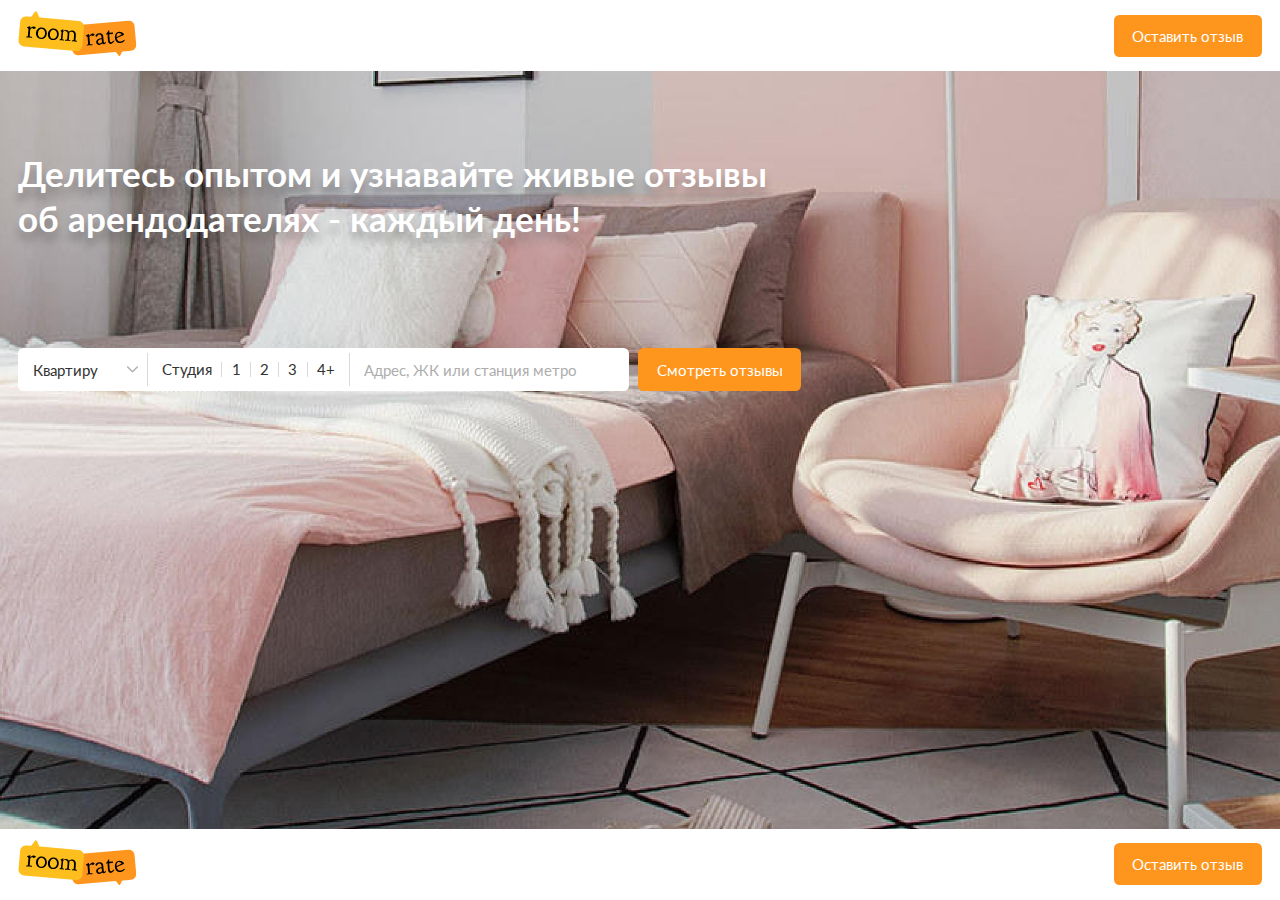
==== commit 754309be: "fixed bugs" ====
--- a/index.html
+++ b/index.html
@@ -8,6 +8,7 @@
     <link rel="stylesheet" href="css/libs.min.css">
     <link rel="stylesheet" href="css/style.min.css">
     <script src="https://api-maps.yandex.ru/2.1/?lang=ru_RU&apikey=9133eb49-3a97-4b2d-90be-6b80a97a5036" type="text/javascript"></script>
+    <link rel="icon" href="img/favicon.svg" type="image/svg+xml">
     <title>Главная</title>
 </head>
 
@@ -18,7 +19,7 @@
             <div class="container">
     <div class="header__inner">
         <a href="" class="logo header__logo">
-            <img src="img/logo.svg" alt="">
+            <img src="img/logo2.svg" alt="">
         </a>
         
         <button class="header__btn m-btn m-btn-accent">
@@ -44,7 +45,7 @@
             <select class="m-select">
                 <option selected>Квартиру</option>
                 <option>Дом</option>
-                <option>Вилла</option>
+                <option>Комната</option>
             </select>
         </fieldset>
         <div class="filter__radios">
@@ -87,7 +88,7 @@
             <div class="container">
     <div class="footer__inner">
         <a href="" class="logo header__logo">
-            <img src="img/logo.svg" alt="">
+            <img src="img/logo2.svg" alt="">
         </a>
         <button class="footer__btn m-btn m-btn-accent">
             <span>Оставить отзыв</span>
--- a/css/style.min.css
+++ b/css/style.min.css
@@ -1,2 +1,2 @@
-@font-face{font-family:Lato;src:url(../fonts/Lato-Regular.ttf) format("ttf"),url(../fonts/Lato-Regular.woff2) format("woff2"),url(../fonts/Lato-Regular.woff) format("woff"),url(../fonts/Lato-Regular.eot) format("eot");font-weight:400;font-style:normal;font-display:swap}@font-face{font-family:Lato;src:url(../fonts/Lato-Bold.ttf) format("ttf"),url(../fonts/Lato-Bold.woff2) format("woff2"),url(../fonts/Lato-Bold.woff) format("woff"),url(../fonts/Lato-Bold.eot) format("eot");font-weight:700;font-style:normal;font-display:swap}*,::after,::before{margin:0;padding:0;-webkit-box-sizing:border-box;box-sizing:border-box;-webkit-font-smoothing:antialiased!important;-webkit-tap-highlight-color:transparent;outline:0!important}h1,h2,h3,h4,h5,h6{font-weight:400;font-size:1em}a,body,div,form,h1,h2,h3,h4,h5,li,p,ul{margin:0;padding:0;border:0;text-decoration:none;line-height:1}button,input,textarea{outline:0!important;-webkit-transition:.125s;-o-transition:.125s;transition:.125s;font-family:inherit}input:active,input[type=checkbox]:focus,input[type=file]:focus,input[type=radio]:focus,input[type=text]:focus{outline:0!important}::-webkit-input-placeholder{color:#222}::-moz-placeholder{color:#222}:-moz-placeholder{color:#222}:-ms-input-placeholder{color:#222}input::-webkit-inner-spin-button,input::-webkit-outer-spin-button{-webkit-appearance:none;margin:0}input[type=number]{-moz-appearance:textfield}svg{-ms-flex-negative:0;flex-shrink:0}path,svg{-webkit-transition:.125s;-o-transition:.125s;transition:.125s}a{color:inherit;text-decoration:none;-webkit-transition:125ms;-o-transition:125ms;transition:125ms}a:focus,a:hover{text-decoration:none!important}li,ul{margin:0;padding:0;list-style:none}i{line-height:100%}fieldset{min-width:0;padding:0;margin:0;border:0}button{cursor:pointer;border:none;outline:0;-webkit-box-sizing:border-box;box-sizing:border-box;-webkit-transition:125ms;-o-transition:125ms;transition:125ms;background-color:inherit;font-size:1em}.swiper-button-next,.swiper-button-prev{z-index:2}.swiper-button-next::after,.swiper-button-prev::after{display:none}html{height:100%;scroll-behavior:smooth;width:100%;font-size:min(100vw,1390px)}.wrapper{min-height:100vh;display:-webkit-box;display:-ms-flexbox;display:flex;-webkit-box-orient:vertical;-webkit-box-direction:normal;-ms-flex-direction:column;flex-direction:column;-ms-flex-negative:0;flex-shrink:0}.content{-webkit-box-flex:1;-ms-flex-positive:1;flex-grow:1;display:-webkit-box;display:-ms-flexbox;display:flex;-webkit-box-orient:vertical;-webkit-box-direction:normal;-ms-flex-direction:column;flex-direction:column}.page{font-family:Lato,sans-serif;font-weight:400;color:#333;font-size:1.15108%}.page.fixed-body{overflow-y:hidden}.container{max-width:1390px;margin:0 auto;padding:0 1.25em}a:hover{color:#fe961e}@media screen and (max-width:992px){.page{font-size:2.2%}}@media screen and (max-width:576px){.page{font-size:4.27%}}.display1{font-size:2.375em;line-height:130%;font-weight:700}.text26{font-size:1.625em}.text18{font-size:1.125em;line-height:130%}.text16{font-size:1em}.text14{font-size:.875em}.bold-text{font-weight:700}.gray-text{color:#838383}.secondary-text{color:#123cff}@media screen and (max-width:992px){.display1{font-size:1.625em}.mob-text20{font-size:1.25em}.mob-text14{font-size:.875em}}.m-btn{display:-webkit-box;display:-ms-flexbox;display:flex;-webkit-box-align:center;-ms-flex-align:center;align-items:center;-webkit-box-pack:center;-ms-flex-pack:center;justify-content:center;-webkit-transition:.225s ease-out;-o-transition:.225s ease-out;transition:.225s ease-out;padding:0}.m-btn:focus{-webkit-box-shadow:none;box-shadow:none}.m-btn-accent{padding:0 1.25em;height:2.875em;background-color:#fe961e;color:#fff;border-radius:.375em}.m-btn-accent span{font-size:1em}.m-btn-accent:hover{background-color:#e87d01;color:#fff}.m-btn-accent.shadow{-webkit-box-shadow:0 .25em .25em rgba(0,0,0,.25);box-shadow:0 .25em .25em rgba(0,0,0,.25)}.fg{position:relative;margin:0;font-size:1em}.fg .m-select .current,.fg input,.fg select,.fg textarea{border:none;-webkit-box-shadow:0 0 10px rgba(51,51,51,.2);box-shadow:0 0 10px rgba(51,51,51,.2);border-radius:.375em;padding:0 2.5em 0 1em;height:2.875em;width:100%;font-size:1em;line-height:inherit;color:#333;background-color:#fff}.fg .m-select .current::-webkit-input-placeholder,.fg input::-webkit-input-placeholder,.fg select::-webkit-input-placeholder,.fg textarea::-webkit-input-placeholder{color:#adadad}.fg .m-select .current::-moz-placeholder,.fg input::-moz-placeholder,.fg select::-moz-placeholder,.fg textarea::-moz-placeholder{color:#adadad}.fg .m-select .current:-ms-input-placeholder,.fg input:-ms-input-placeholder,.fg select:-ms-input-placeholder,.fg textarea:-ms-input-placeholder{color:#adadad}.fg .m-select .current::-ms-input-placeholder,.fg input::-ms-input-placeholder,.fg select::-ms-input-placeholder,.fg textarea::-ms-input-placeholder{color:#adadad}.fg .m-select .current::placeholder,.fg input::placeholder,.fg select::placeholder,.fg textarea::placeholder{color:#adadad}.fg .m-select .current:focus,.fg .m-select .current:hover,.fg input:focus,.fg input:hover,.fg select:focus,.fg select:hover,.fg textarea:focus,.fg textarea:hover{border-color:#fe961e}.fg .m-select{height:2.875em;width:100%;font-size:1em;padding:0;background-color:transparent!important;border:none!important;float:unset}.fg .m-select .current{height:100%;width:100%;display:-webkit-box;display:-ms-flexbox;display:flex;-webkit-box-align:center;-ms-flex-align:center;align-items:center;background-image:url("data:image/svg+xml;charset=utf8,%3Csvg width='10' height='10' viewBox='0 0 10 10' fill='none' xmlns='http://www.w3.org/2000/svg'%3E%3Cg clip-path='url(%23clip0_105_109710)'%3E%3Cpath d='M4.99232 7.63268C4.91023 7.6328 4.82893 7.61668 4.75309 7.58525C4.67726 7.55382 4.60839 7.5077 4.55045 7.44955L0.175445 3.07455C0.0615961 2.95668 -0.00140039 2.7988 2.36266e-05 2.63493C0.00144764 2.47106 0.0671782 2.3143 0.183058 2.19842C0.298938 2.08254 0.455696 2.01681 0.619569 2.01538C0.783442 2.01396 0.941319 2.07696 1.05919 2.19081L4.99232 6.12361L8.92545 2.19081C8.9831 2.13111 9.05206 2.0835 9.12832 2.05074C9.20457 2.01799 9.28658 2.00074 9.36957 2.00002C9.45256 1.9993 9.53486 2.01512 9.61167 2.04654C9.68848 2.07797 9.75826 2.12438 9.81694 2.18306C9.87562 2.24174 9.92203 2.31152 9.95346 2.38833C9.98488 2.46514 10.0007 2.54744 9.99998 2.63043C9.99926 2.71342 9.98201 2.79543 9.94926 2.87168C9.9165 2.94793 9.86889 3.0169 9.8092 3.07455L5.43419 7.44955C5.37625 7.5077 5.30738 7.55382 5.23155 7.58525C5.15571 7.61668 5.07441 7.6328 4.99232 7.63268Z' fill='%23AEAEAE'/%3E%3C/g%3E%3Cdefs%3E%3CclipPath id='clip0_105_109710'%3E%3Crect width='10' height='10' fill='white'/%3E%3C/clipPath%3E%3C/defs%3E%3C/svg%3E");background-repeat:no-repeat;background-position:right .625em center;background-size:.75em auto}.fg .m-select.open .current{background-image:url("data:image/svg+xml;charset=utf8,%3Csvg width='12' height='12' viewBox='0 0 12 12' fill='none' xmlns='http://www.w3.org/2000/svg'%3E%3Cg clip-path='url(%23clip0_4241_186572)'%3E%3Cpath d='M5.99078 2.84089C5.89228 2.84074 5.79471 2.86009 5.70371 2.8978C5.61271 2.93551 5.53006 2.99085 5.46053 3.06064L0.210534 8.31063C0.0739153 8.45208 -0.00168046 8.64154 2.8352e-05 8.83818C0.00173717 9.03483 0.0806138 9.22294 0.21967 9.362C0.358726 9.50105 0.546835 9.57993 0.743483 9.58164C0.94013 9.58335 1.12958 9.50775 1.27103 9.37113L5.99078 4.65176L10.7105 9.37113C10.7797 9.44276 10.8625 9.4999 10.954 9.53921C11.0455 9.57851 11.1439 9.5992 11.2435 9.60007C11.3431 9.60093 11.4418 9.58196 11.534 9.54425C11.6262 9.50654 11.7099 9.45085 11.7803 9.38043C11.8507 9.31001 11.9064 9.22627 11.9442 9.1341C11.9819 9.04193 12.0008 8.94317 12 8.84358C11.9991 8.744 11.9784 8.64558 11.9391 8.55408C11.8998 8.46258 11.8427 8.37982 11.771 8.31063L6.52103 3.06064C6.4515 2.99085 6.36886 2.93551 6.27786 2.8978C6.18685 2.86009 6.08929 2.84074 5.99078 2.84089V2.84089Z' fill='%23AEAEAE'/%3E%3C/g%3E%3Cdefs%3E%3CclipPath id='clip0_4241_186572'%3E%3Crect width='12' height='12' fill='white' transform='matrix(1 0 0 -1 0 12)'/%3E%3C/clipPath%3E%3C/defs%3E%3C/svg%3E")}.fg .m-select.open .list{-webkit-transform:translateY(0);-ms-transform:translateY(0);transform:translateY(0)}.fg .m-select .list{-webkit-transform:translateY(2em);-ms-transform:translateY(2em);transform:translateY(2em);padding:1em;background:#fff;-webkit-box-shadow:0 .25em 1.25em rgba(51,51,51,.1);box-shadow:0 .25em 1.25em rgba(51,51,51,.1);border-radius:.375em;-webkit-transition:.3s;-o-transition:.3s;transition:.3s;display:grid;grid-template-columns:100%;gap:1.25em;min-width:100%;width:auto}.fg .m-select .option{white-space:nowrap;font-size:.875em;padding:0;border:none!important;font-weight:500;color:#333}.fg .m-select .option.focus,.fg .m-select .option.selected.focus,.fg .m-select .option:hover{background-color:transparent;font-weight:500;color:rgba(18,60,255,.6)}.fg .m-select .option.disabled{display:none;font-weight:400!important;pointer-events:none}.fg label{-webkit-transition:.1s;-o-transition:.1s;transition:.1s;pointer-events:none;position:absolute;left:1.112em;font-size:1em;line-height:inherit;top:50%;-webkit-transform:translateY(-50%);-ms-transform:translateY(-50%);transform:translateY(-50%);color:rgba(51,51,51,.6)}.rating-input{display:-webkit-box;display:-ms-flexbox;display:flex;-webkit-box-align:center;-ms-flex-align:center;align-items:center;-webkit-box-orient:horizontal;-webkit-box-direction:reverse;-ms-flex-direction:row-reverse;flex-direction:row-reverse;position:relative}.rating-input--read-only{pointer-events:none}.rating-input__field{position:absolute;left:0;top:100%;opacity:0;pointer-events:none}.rating-input__item{-webkit-transition:.3s;-o-transition:.3s;transition:.3s;width:1.25em}.rating-input__item svg{width:100%;height:auto}.rating-input__item path{fill:#adadad}.rating-input__item:hover{cursor:pointer}.rating-input[data-total-rating="1"] .rating-input__item:nth-child(n+5) path,.rating-input[data-total-rating="2"] .rating-input__item:nth-child(n+4) path,.rating-input[data-total-rating="3"] .rating-input__item:nth-child(n+3) path,.rating-input[data-total-rating="4"] .rating-input__item:nth-child(n+2) path,.rating-input[data-total-rating="5"] .rating-input__item:nth-child(n+1) path,.rating-input__item:hover path,.rating-input__item:hover~.rating-input__item path{fill:#333}.air-datepicker{z-index:1001}.breadcrumbs{margin-top:60px}.breadcrumbs__item{font-size:16px;line-height:110%;position:relative;font-weight:400;display:inline}.breadcrumbs__item:last-child{font-weight:600}.breadcrumbs__item:not(:first-child){margin-left:24px}.breadcrumbs__item:not(:first-child):before{content:'';position:absolute;z-index:1;width:3.51px;height:3.51px;background-color:#fe961e;border-radius:1px;-webkit-transform:rotate(-45deg);-ms-transform:rotate(-45deg);transform:rotate(-45deg);top:7px;right:100%;margin-right:10px}.modal{position:fixed;left:0;top:0;width:100%;height:100vh;overflow-y:auto;z-index:1000;opacity:0;pointer-events:none}@media screen and (min-width:577px){.modal{text-align:center}.modal:before{display:inline-block;vertical-align:middle;content:" ";height:100%}.modal .modal__dialog{display:inline-block;text-align:left;vertical-align:middle}}.modal--active{opacity:1;pointer-events:unset}.modal__bg{position:fixed;width:100%;height:100vh;top:0;left:0;background:rgba(0,0,0,.4)}.modal__dialog{margin:auto;background-color:#fff;width:31.25em;max-width:calc(100% - 2em);border-radius:.5em;position:relative}.modal__content,.modal__top{padding:1.875em}.modal__top{border-bottom:1px solid #d9d9d9}.modal__text a{color:#fe961e;text-decoration:underline}.modal__btn{width:100%;margin-top:1.25em}.modal__hint{margin-top:.5em}.modal__fields{display:grid;grid-template-columns:100%;gap:1.25em}.modal__fields .fg input{padding:0 1.375em;height:3.75em;border-radius:.5em;-webkit-box-shadow:none;box-shadow:none;border:1px solid #d9d9d9}.modal__fields .fg textarea{padding:1.375em;height:8.75em;resize:none;-webkit-box-shadow:none;box-shadow:none;border:1px solid #d9d9d9}.modal__or{margin:1.25em 0;display:-webkit-box;display:-ms-flexbox;display:flex;-webkit-box-align:center;-ms-flex-align:center;align-items:center;-webkit-box-pack:center;-ms-flex-pack:center;justify-content:center}.modal__or:after,.modal__or:before{content:'';height:1px;width:auto;-webkit-box-flex:1;-ms-flex-positive:1;flex-grow:1;background-color:#d9d9d9;display:block}.modal__or span{margin:0 .625em;-ms-flex-negative:0;flex-shrink:0}.social{display:-webkit-box;display:-ms-flexbox;display:flex;-webkit-box-align:center;-ms-flex-align:center;align-items:center;-webkit-box-pack:justify;-ms-flex-pack:justify;justify-content:space-between}.social__item{width:3.75em;height:3.75em;display:block}.social__item:hover img{-webkit-transform:translateY(-.625em);-ms-transform:translateY(-.625em);transform:translateY(-.625em)}.social__item img{width:100%;-webkit-transition:.3s;-o-transition:.3s;transition:.3s}.modal-login .social{margin-bottom:1.25em}.ratings{display:grid;grid-template-columns:100%;gap:.9375em}.ratings__group{display:-webkit-box;display:-ms-flexbox;display:flex;-webkit-box-align:center;-ms-flex-align:center;align-items:center;-webkit-box-pack:justify;-ms-flex-pack:justify;justify-content:space-between}.file{margin-top:.375em;min-height:4.5em;position:relative}.file__slider{overflow-x:hidden}.file__slider .swiper-slide{position:relative;width:7.1875em;padding:.3125em 1.25em 0 0}.file__upload{height:4.125em;width:100%;background-color:rgba(18,60,255,.1);border-radius:.375em;color:#123cff;position:relative;background-repeat:no-repeat;background-position:center;background-size:1.25em auto}.file__upload input{opacity:0;position:absolute;top:0;left:0;z-index:2;cursor:pointer;width:100%;height:100%}.file._has-file .file__upload{z-index:2;width:4.125em;position:absolute;right:0;bottom:0;background-image:url(../img/plus.svg)}.file._has-file .file__upload span{display:none}.img-file>img{width:100%;height:4.125em;border-radius:.5em;-o-object-fit:cover;object-fit:cover}.img-file__remove{position:absolute;top:0;right:.9375em;background:#e7ecff;width:1.25em;height:1.25em;border-radius:50%}.img-file__remove img{width:.5em}.img-file__remove:hover{background:#b4c4ff}@media screen and (max-width:576px){.modal{padding:4em 0}.modal__content,.modal__top{padding:1.25em}.modal__fields{gap:.625em}.modal__fields .fg input{padding:0 1em;height:3em}.modal__fields .fg textarea{padding:1em;height:7.5em}.modal__hint{margin-top:.7em}.social__item{width:2.5em;height:2.5em}}.logo{display:block;width:8.125em;-ms-flex-negative:0;flex-shrink:0}.logo img{width:100%;display:block}.footer,.header{padding:.6875em 0;background-color:#fff;-webkit-box-shadow:0 .25em 1.25em rgba(51,51,51,.1);box-shadow:0 .25em 1.25em rgba(51,51,51,.1)}.footer__inner,.header__inner{display:-webkit-box;display:-ms-flexbox;display:flex;-webkit-box-align:center;-ms-flex-align:center;align-items:center;-webkit-box-pack:justify;-ms-flex-pack:justify;justify-content:space-between}.menu,.menu__user{display:-webkit-box;display:-ms-flexbox;display:flex;-webkit-box-align:center;-ms-flex-align:center;align-items:center}.menu__user .avatar{width:2.875em;height:2.875em;margin-left:.625em}.menu__logout{margin-left:1.875em;-webkit-text-decoration-line:underline;text-decoration-line:underline;color:#e84260}.burger,.menu__bg{display:none}@media screen and (max-width:576px){.footer,.header{padding:.875em 0}.footer__btn,.header__btn{display:none}.header._open .menu{opacity:1;pointer-events:unset}.header._open .menu__bg{display:block}.header._open .burger{background-image:url(../img/burger2.svg);background-size:1.5em auto}.menu{position:fixed;top:0;right:0;z-index:100;height:100vh;width:17.1875em;background-color:#fff;-webkit-box-orient:vertical;-webkit-box-direction:normal;-ms-flex-direction:column;flex-direction:column;padding:4.675em 1.25em;opacity:0;pointer-events:none;-webkit-transition:.3s;-o-transition:.3s;transition:.3s}.menu__bg{position:fixed;z-index:99;background:rgba(0,0,0,.4);width:100%;height:100vh;top:0;left:0}.menu__user{margin-right:auto}.menu__logout{margin:1.875em auto 0 0}.burger{display:block;width:1.875em;height:1.5em;background-image:url(../img/burger.svg);background-repeat:no-repeat;background-position:center;background-size:100% auto;position:relative;z-index:101;-webkit-transition:.3s;-o-transition:.3s;transition:.3s}}.footer__logo{display:block}.footer__logo img{width:100%;display:block}.main{padding:5.375em 0 9em;-webkit-box-flex:1;-ms-flex-positive:1;flex-grow:1;background-size:cover;background-position:center}.main__inner{max-width:53.125em}.main__title{color:#fff;text-shadow:0 .25em .25em rgba(0,0,0,.25)}.main .filter{margin-top:7.25em}.filter{display:-webkit-box;display:-ms-flexbox;display:flex;-webkit-box-align:center;-ms-flex-align:center;align-items:center}.filter__fields{background-color:#fff;border-radius:.375em;display:-webkit-box;display:-ms-flexbox;display:flex;-webkit-box-align:center;-ms-flex-align:center;align-items:center;-webkit-box-flex:1;-ms-flex-positive:1;flex-grow:1}@media screen and (min-width:993px){.filter__fields .fg .m-select .current,.filter__fields .fg input,.filter__fields .filter__radios{background-color:transparent;-webkit-box-shadow:none;box-shadow:none}}.filter__btn{-ms-flex-negative:0;flex-shrink:0;margin-left:.625em}.filter__type{width:8.75em;-ms-flex-negative:0;flex-shrink:0}.filter__address{-webkit-box-flex:1;-ms-flex-positive:1;flex-grow:1}.filter__radios{display:-webkit-box;display:-ms-flexbox;display:flex;-webkit-box-align:center;-ms-flex-align:center;align-items:center;padding:0 .3125em;-ms-flex-negative:0;flex-shrink:0;height:2.25em;border-left:1px solid #d9d9d9;border-right:1px solid #d9d9d9}.filter__radio{position:relative;padding:0 .625em}.filter__radio:not(:last-child){border-right:1px solid #d9d9d9}.filter__radio input{position:absolute;z-index:2;width:100%;height:100%;opacity:0;cursor:pointer;left:0;top:0}.filter__radio input:checked+label{color:#fe961e}.filter__radio label{font-size:1em}@media screen and (max-width:992px){.main{padding:3.125em 0 6.25em}.main__title{text-align:center}.main .filter{margin-top:2.5em}.filter{display:grid;grid-template-columns:100%;gap:.625em}.filter__fields{display:grid;grid-template-columns:100%;gap:.625em;background-color:transparent;padding:0}.filter__type{width:100%}.filter__radios{background-color:#fff;-webkit-box-shadow:0 0 10px rgba(51,51,51,.2);box-shadow:0 0 10px rgba(51,51,51,.2);border-radius:.375em;height:2.875em;padding:0 1em;border:none}.filter__radio{padding:0 1.5em}.filter__radio:nth-child(1){padding:0 1.25em 0 0}.filter__radio:last-child{padding:0 0 0 1.25em}.filter__btn{margin:0}}.search{padding:2.5em 0 6em}.search .filter{max-width:53.125em;margin-top:1.875em}.search .filter__fields{-webkit-box-shadow:0 0 .625em rgba(51,51,51,.2);box-shadow:0 0 .625em rgba(51,51,51,.2)}.search .filter__btn{-webkit-box-shadow:0 .25em .25em rgba(0,0,0,.25);box-shadow:0 .25em .25em rgba(0,0,0,.25)}.search__grid{margin-top:1.875em;display:grid;grid-template-columns:27.5em calc(100% - 27.5em - 1.25em);gap:1.25em}.search__items{padding-right:.625em;overflow-y:auto;height:34.375em}.search__items::-webkit-scrollbar{width:6px}.search__items::-webkit-scrollbar-track{background:0 0;border-radius:3px}.search__items::-webkit-scrollbar-thumb{background:#d9d9d9;border-radius:3px}.map{height:34.375em;border-radius:.5em;overflow:hidden}.map .ymaps-2-1-79-balloon{opacity:0!important;pointer-events:none!important}.map .ymaps-2-1-79-copyright,.map .ymaps-2-1-79-map-copyrights-promo{opacity:0}.map .balloon__icon{background:#fecc55;border-radius:50%;width:60px;height:60px;display:-webkit-box;display:-ms-flexbox;display:flex;-webkit-box-align:center;-ms-flex-align:center;align-items:center;-webkit-box-pack:center;-ms-flex-pack:center;justify-content:center;font-size:18px;line-height:21px}.search-card{display:grid;grid-template-columns:11em calc(100% - 11.625em);-webkit-box-pack:justify;-ms-flex-pack:justify;justify-content:space-between;padding:1.25em 0;border-top:1px solid #d9d9d9}.search-card__img{display:block;position:relative;padding-bottom:75%}.search-card__img img{position:absolute;top:0;left:0;width:100%;height:100%;-o-object-fit:cover;object-fit:cover;border-radius:.25em}.search-card__content{display:-webkit-box;display:-ms-flexbox;display:flex;-webkit-box-orient:vertical;-webkit-box-direction:normal;-ms-flex-direction:column;flex-direction:column}.search-card__desc,.search-card__title{overflow:hidden;display:-webkit-box;-webkit-line-clamp:2;-webkit-box-orient:vertical}.search-card__desc{margin-top:.56em}.search-card__bottom{padding-top:1em;margin-top:auto;display:-webkit-box;display:-ms-flexbox;display:flex;-webkit-box-align:center;-ms-flex-align:center;align-items:center;-webkit-box-pack:justify;-ms-flex-pack:justify;justify-content:space-between}.rating-num{display:-webkit-box;display:-ms-flexbox;display:flex;-webkit-box-align:center;-ms-flex-align:center;align-items:center}.rating-num img{width:1.25em;display:block;-ms-flex-negative:0;flex-shrink:0;margin-right:.625em}@media screen and (max-width:992px){.search__grid{grid-template-columns:100%;gap:1.875em}.search__items{padding:0;overflow:unset}.search .filter{margin-top:1.25em}.search .filter__fields{-webkit-box-shadow:none;box-shadow:none}.map{-webkit-box-ordinal-group:0;-ms-flex-order:-1;order:-1;height:20em}}@media screen and (max-width:576px){.search__items{display:grid;grid-template-columns:100%;gap:1.25em}.search-card{grid-template-columns:100%;gap:1em;padding:0;border:none}.search-card__img{padding-bottom:61%}.map{height:13em}}.apart{padding:2.5em 0 4.5em}.apart__top{display:-webkit-box;display:-ms-flexbox;display:flex;-webkit-box-align:center;-ms-flex-align:center;align-items:center;-webkit-box-pack:justify;-ms-flex-pack:justify;justify-content:space-between}.apart__info{display:grid;grid-template-columns:100%;gap:.625em}.apart__reviews{display:-webkit-box;display:-ms-flexbox;display:flex;-webkit-box-align:center;-ms-flex-align:center;align-items:center}.apart__reviews .rating-num{margin-right:1.25em}.apart__desc{text-align:right}.apart__desc a{color:#fe961e;text-decoration:underline}.gallery{margin-top:1.875em;display:grid;grid-template-columns:repeat(4,1fr);gap:1.875em;grid-auto-flow:dense}.gallery-card:nth-child(1){grid-column:1/3;grid-row:1/3}.gallery-card:nth-child(5)~.gallery-card{display:none}.gallery-card__img{display:block;position:relative;padding-bottom:62%;min-height:100%}.gallery-card__img img{position:absolute;top:0;left:0;width:100%;height:100%;-o-object-fit:cover;object-fit:cover;border-radius:.5em}.feedback,.stat{margin-top:3.125em}.feedback__items,.stat__items{display:grid;grid-template-columns:repeat(2,34.0625em);gap:1.875em;-webkit-box-pack:justify;-ms-flex-pack:justify;justify-content:space-between}.stat__top{display:-webkit-box;display:-ms-flexbox;display:flex}.stat__top .rating-num{margin-right:1.875em}.stat__items{margin-top:1.875em}.stat-card{display:-webkit-box;display:-ms-flexbox;display:flex;-webkit-box-align:center;-ms-flex-align:center;align-items:center;-webkit-box-pack:justify;-ms-flex-pack:justify;justify-content:space-between}.stat-card__nums{display:-webkit-box;display:-ms-flexbox;display:flex;-webkit-box-align:center;-ms-flex-align:center;align-items:center;-ms-flex-negative:0;flex-shrink:0;margin-left:1em}.stat-card__progress{width:9.375em;height:.25em;background:#d9d9d9;border-radius:.25em;position:relative}.stat-card__progress-fill{position:absolute;top:0;left:0;height:100%;border-radius:inherit;background-color:#333}.stat-card__ball{margin-left:.9375em;text-align:right;min-width:1.625em}.feedback__nav{display:-webkit-box;display:-ms-flexbox;display:flex;margin-top:1.875em}.feedback-card__top{display:-webkit-box;display:-ms-flexbox;display:flex;-webkit-box-align:center;-ms-flex-align:center;align-items:center;-webkit-box-pack:justify;-ms-flex-pack:justify;justify-content:space-between}.feedback-card__user{display:-webkit-box;display:-ms-flexbox;display:flex;-webkit-box-align:center;-ms-flex-align:center;align-items:center}.feedback-card__user-date{margin-top:.3125em}.feedback-card .avatar{margin-right:.625em}.feedback-card__text{margin-top:.9375em;line-height:130%}.feedback-card__text p{line-height:inherit}.feedback-card__images{margin-top:.625em;display:-webkit-box;display:-ms-flexbox;display:flex;-webkit-box-align:center;-ms-flex-align:center;align-items:center;-ms-flex-wrap:wrap;flex-wrap:wrap}.feedback-card__img{width:6.25em;margin:.3125em .625em 0 0}.feedback-card__img-wrap{display:block;position:relative;padding-bottom:68%}.feedback-card__img-wrap img{position:absolute;top:0;left:0;width:100%;height:100%;-o-object-fit:cover;object-fit:cover;border-radius:.25em}.avatar{width:3em;height:3em}.avatar img{width:100%;height:100%;-o-object-fit:cover;object-fit:cover;border-radius:50%;display:block}.like{display:-webkit-box;display:-ms-flexbox;display:flex;-webkit-box-align:center;-ms-flex-align:center;align-items:center;cursor:pointer}.like__icon{display:block;width:1.5em;height:1.5em;-ms-flex-negative:0;flex-shrink:0;margin-right:.9375em;background-image:url(../img/like.svg);background-size:100% auto;background-position:center;background-repeat:no-repeat;-webkit-transition:.3s;-o-transition:.3s;transition:.3s}.like._active .like__icon{background-image:url(../img/like2.svg)}@media screen and (max-width:992px){.apart__desc{max-width:16em}.apart__desc br{display:none}.gallery{gap:.625em}.feedback__items,.stat__items{margin-top:1.25em;grid-template-columns:100%;gap:1.25em}.stat{margin-top:1.875em}}@media screen and (max-width:576px){.apart{padding:3.125em 0}.apart__top{display:grid;grid-template-columns:100%;gap:1.25em}.apart__desc{text-align:left}.gallery{gap:.625em .3125em;margin-top:1.25em}.gallery-card:nth-child(1){grid-column:1/-1;grid-row:unset}.gallery-card:nth-child(1) .gallery-card__img{padding-bottom:64%}.stat-card__progress{width:7.5em}.feedback__nav{margin-top:1.25em}.feedback__btn{width:100%}}
+@font-face{font-family:Lato;src:url(../fonts/Lato-Regular.ttf) format("ttf"),url(../fonts/Lato-Regular.woff2) format("woff2"),url(../fonts/Lato-Regular.woff) format("woff"),url(../fonts/Lato-Regular.eot) format("eot");font-weight:400;font-style:normal;font-display:swap}@font-face{font-family:Lato;src:url(../fonts/Lato-Bold.ttf) format("ttf"),url(../fonts/Lato-Bold.woff2) format("woff2"),url(../fonts/Lato-Bold.woff) format("woff"),url(../fonts/Lato-Bold.eot) format("eot");font-weight:700;font-style:normal;font-display:swap}*,::after,::before{margin:0;padding:0;-webkit-box-sizing:border-box;box-sizing:border-box;-webkit-font-smoothing:antialiased!important;-webkit-tap-highlight-color:transparent;outline:0!important}h1,h2,h3,h4,h5,h6{font-weight:400;font-size:1em}a,body,div,form,h1,h2,h3,h4,h5,li,p,ul{margin:0;padding:0;border:0;text-decoration:none;line-height:1}button,input,textarea{outline:0!important;-webkit-transition:.125s;-o-transition:.125s;transition:.125s;font-family:inherit}input:active,input[type=checkbox]:focus,input[type=file]:focus,input[type=radio]:focus,input[type=text]:focus{outline:0!important}::-webkit-input-placeholder{color:#222}::-moz-placeholder{color:#222}:-moz-placeholder{color:#222}:-ms-input-placeholder{color:#222}input::-webkit-inner-spin-button,input::-webkit-outer-spin-button{-webkit-appearance:none;margin:0}input[type=number]{-moz-appearance:textfield}svg{-ms-flex-negative:0;flex-shrink:0}path,svg{-webkit-transition:.125s;-o-transition:.125s;transition:.125s}a{color:inherit;text-decoration:none;-webkit-transition:125ms;-o-transition:125ms;transition:125ms}a:focus,a:hover{text-decoration:none!important}li,ul{margin:0;padding:0;list-style:none}i{line-height:100%}fieldset{min-width:0;padding:0;margin:0;border:0}button{cursor:pointer;border:none;outline:0;-webkit-box-sizing:border-box;box-sizing:border-box;-webkit-transition:125ms;-o-transition:125ms;transition:125ms;background-color:inherit;font-size:1em}.swiper-button-next,.swiper-button-prev{z-index:2}.swiper-button-next::after,.swiper-button-prev::after{display:none}html{height:100%;scroll-behavior:smooth;width:100%;font-size:min(100vw,1390px)}.wrapper{min-height:100vh;display:-webkit-box;display:-ms-flexbox;display:flex;-webkit-box-orient:vertical;-webkit-box-direction:normal;-ms-flex-direction:column;flex-direction:column;-ms-flex-negative:0;flex-shrink:0}.content{-webkit-box-flex:1;-ms-flex-positive:1;flex-grow:1;display:-webkit-box;display:-ms-flexbox;display:flex;-webkit-box-orient:vertical;-webkit-box-direction:normal;-ms-flex-direction:column;flex-direction:column}.page{font-family:Lato,sans-serif;font-weight:400;color:#333;font-size:1.15108%}.page.fixed-body{overflow-y:hidden}.container{max-width:1390px;margin:0 auto;padding:0 1.25em}a:hover{color:#fe961e}@media screen and (max-width:992px){.page{font-size:2.2%}}@media screen and (max-width:576px){.page{font-size:4.27%}}.display1{font-size:2.375em;line-height:130%;font-weight:700}.text26{font-size:1.625em}.text18{font-size:1.125em;line-height:130%}.text16{font-size:1em}.text14{font-size:.875em}.bold-text{font-weight:700}.gray-text{color:#838383}.secondary-text{color:#123cff}@media screen and (max-width:992px){.display1{font-size:1.625em}.mob-text20{font-size:1.25em}.mob-text14{font-size:.875em}}.m-btn{display:-webkit-box;display:-ms-flexbox;display:flex;-webkit-box-align:center;-ms-flex-align:center;align-items:center;-webkit-box-pack:center;-ms-flex-pack:center;justify-content:center;-webkit-transition:.225s ease-out;-o-transition:.225s ease-out;transition:.225s ease-out;padding:0}.m-btn:focus{-webkit-box-shadow:none;box-shadow:none}.m-btn-accent{padding:0 1.25em;height:2.875em;background-color:#fe961e;color:#fff;border-radius:.375em}.m-btn-accent span{font-size:1em}.m-btn-accent:hover{background-color:#e87d01;color:#fff}.m-btn-accent.shadow{-webkit-box-shadow:0 .25em .25em rgba(0,0,0,.25);box-shadow:0 .25em .25em rgba(0,0,0,.25)}.fg{position:relative;margin:0;font-size:1em}.fg .m-select .current,.fg input,.fg select,.fg textarea{border:none;-webkit-box-shadow:0 0 10px rgba(51,51,51,.2);box-shadow:0 0 10px rgba(51,51,51,.2);border-radius:.375em;padding:0 2.5em 0 1em;height:2.875em;width:100%;font-size:1em;line-height:inherit;color:#333;background-color:#fff}.fg .m-select .current::-webkit-input-placeholder,.fg input::-webkit-input-placeholder,.fg select::-webkit-input-placeholder,.fg textarea::-webkit-input-placeholder{color:#adadad}.fg .m-select .current::-moz-placeholder,.fg input::-moz-placeholder,.fg select::-moz-placeholder,.fg textarea::-moz-placeholder{color:#adadad}.fg .m-select .current:-ms-input-placeholder,.fg input:-ms-input-placeholder,.fg select:-ms-input-placeholder,.fg textarea:-ms-input-placeholder{color:#adadad}.fg .m-select .current::-ms-input-placeholder,.fg input::-ms-input-placeholder,.fg select::-ms-input-placeholder,.fg textarea::-ms-input-placeholder{color:#adadad}.fg .m-select .current::placeholder,.fg input::placeholder,.fg select::placeholder,.fg textarea::placeholder{color:#adadad}.fg .m-select .current:focus,.fg .m-select .current:hover,.fg input:focus,.fg input:hover,.fg select:focus,.fg select:hover,.fg textarea:focus,.fg textarea:hover{border-color:#fe961e}.fg .m-select{height:2.875em;width:100%;font-size:1em;padding:0;background-color:transparent!important;border:none!important;float:unset}.fg .m-select .current{height:100%;width:100%;display:-webkit-box;display:-ms-flexbox;display:flex;-webkit-box-align:center;-ms-flex-align:center;align-items:center;background-image:url("data:image/svg+xml;charset=utf8,%3Csvg width='10' height='10' viewBox='0 0 10 10' fill='none' xmlns='http://www.w3.org/2000/svg'%3E%3Cg clip-path='url(%23clip0_105_109710)'%3E%3Cpath d='M4.99232 7.63268C4.91023 7.6328 4.82893 7.61668 4.75309 7.58525C4.67726 7.55382 4.60839 7.5077 4.55045 7.44955L0.175445 3.07455C0.0615961 2.95668 -0.00140039 2.7988 2.36266e-05 2.63493C0.00144764 2.47106 0.0671782 2.3143 0.183058 2.19842C0.298938 2.08254 0.455696 2.01681 0.619569 2.01538C0.783442 2.01396 0.941319 2.07696 1.05919 2.19081L4.99232 6.12361L8.92545 2.19081C8.9831 2.13111 9.05206 2.0835 9.12832 2.05074C9.20457 2.01799 9.28658 2.00074 9.36957 2.00002C9.45256 1.9993 9.53486 2.01512 9.61167 2.04654C9.68848 2.07797 9.75826 2.12438 9.81694 2.18306C9.87562 2.24174 9.92203 2.31152 9.95346 2.38833C9.98488 2.46514 10.0007 2.54744 9.99998 2.63043C9.99926 2.71342 9.98201 2.79543 9.94926 2.87168C9.9165 2.94793 9.86889 3.0169 9.8092 3.07455L5.43419 7.44955C5.37625 7.5077 5.30738 7.55382 5.23155 7.58525C5.15571 7.61668 5.07441 7.6328 4.99232 7.63268Z' fill='%23AEAEAE'/%3E%3C/g%3E%3Cdefs%3E%3CclipPath id='clip0_105_109710'%3E%3Crect width='10' height='10' fill='white'/%3E%3C/clipPath%3E%3C/defs%3E%3C/svg%3E");background-repeat:no-repeat;background-position:right .625em center;background-size:.75em auto}.fg .m-select.open .current{background-image:url("data:image/svg+xml;charset=utf8,%3Csvg width='12' height='12' viewBox='0 0 12 12' fill='none' xmlns='http://www.w3.org/2000/svg'%3E%3Cg clip-path='url(%23clip0_4241_186572)'%3E%3Cpath d='M5.99078 2.84089C5.89228 2.84074 5.79471 2.86009 5.70371 2.8978C5.61271 2.93551 5.53006 2.99085 5.46053 3.06064L0.210534 8.31063C0.0739153 8.45208 -0.00168046 8.64154 2.8352e-05 8.83818C0.00173717 9.03483 0.0806138 9.22294 0.21967 9.362C0.358726 9.50105 0.546835 9.57993 0.743483 9.58164C0.94013 9.58335 1.12958 9.50775 1.27103 9.37113L5.99078 4.65176L10.7105 9.37113C10.7797 9.44276 10.8625 9.4999 10.954 9.53921C11.0455 9.57851 11.1439 9.5992 11.2435 9.60007C11.3431 9.60093 11.4418 9.58196 11.534 9.54425C11.6262 9.50654 11.7099 9.45085 11.7803 9.38043C11.8507 9.31001 11.9064 9.22627 11.9442 9.1341C11.9819 9.04193 12.0008 8.94317 12 8.84358C11.9991 8.744 11.9784 8.64558 11.9391 8.55408C11.8998 8.46258 11.8427 8.37982 11.771 8.31063L6.52103 3.06064C6.4515 2.99085 6.36886 2.93551 6.27786 2.8978C6.18685 2.86009 6.08929 2.84074 5.99078 2.84089V2.84089Z' fill='%23AEAEAE'/%3E%3C/g%3E%3Cdefs%3E%3CclipPath id='clip0_4241_186572'%3E%3Crect width='12' height='12' fill='white' transform='matrix(1 0 0 -1 0 12)'/%3E%3C/clipPath%3E%3C/defs%3E%3C/svg%3E")}.fg .m-select.open .list{-webkit-transform:translateY(0);-ms-transform:translateY(0);transform:translateY(0)}.fg .m-select .list{-webkit-transform:translateY(2em);-ms-transform:translateY(2em);transform:translateY(2em);padding:1em;background:#fff;-webkit-box-shadow:0 .25em 1.25em rgba(51,51,51,.1);box-shadow:0 .25em 1.25em rgba(51,51,51,.1);border-radius:.375em;-webkit-transition:.3s;-o-transition:.3s;transition:.3s;display:grid;grid-template-columns:100%;gap:1.25em;min-width:100%;width:auto}.fg .m-select .option{white-space:nowrap;font-size:.875em;padding:0;border:none!important;font-weight:500;color:#333}.fg .m-select .option.focus,.fg .m-select .option.selected.focus,.fg .m-select .option:hover{background-color:transparent;font-weight:500;color:rgba(18,60,255,.6)}.fg .m-select .option.disabled{display:none;font-weight:400!important;pointer-events:none}.fg label{-webkit-transition:.1s;-o-transition:.1s;transition:.1s;pointer-events:none;position:absolute;left:1.112em;font-size:1em;line-height:inherit;top:50%;-webkit-transform:translateY(-50%);-ms-transform:translateY(-50%);transform:translateY(-50%);color:rgba(51,51,51,.6)}.rating-input{display:-webkit-box;display:-ms-flexbox;display:flex;-webkit-box-align:center;-ms-flex-align:center;align-items:center;-webkit-box-orient:horizontal;-webkit-box-direction:reverse;-ms-flex-direction:row-reverse;flex-direction:row-reverse;position:relative}.rating-input--read-only{pointer-events:none}.rating-input__field{position:absolute;left:0;top:100%;opacity:0;pointer-events:none}.rating-input__item{-webkit-transition:.3s;-o-transition:.3s;transition:.3s;width:1.25em}.rating-input__item svg{width:100%;height:auto}.rating-input__item path{fill:#adadad}.rating-input__item:hover{cursor:pointer}.rating-input[data-total-rating="1"] .rating-input__item:nth-child(n+5) path,.rating-input[data-total-rating="2"] .rating-input__item:nth-child(n+4) path,.rating-input[data-total-rating="3"] .rating-input__item:nth-child(n+3) path,.rating-input[data-total-rating="4"] .rating-input__item:nth-child(n+2) path,.rating-input[data-total-rating="5"] .rating-input__item:nth-child(n+1) path,.rating-input__item:hover path,.rating-input__item:hover~.rating-input__item path{fill:#333}.air-datepicker{z-index:1001}.breadcrumbs{margin-top:60px}.breadcrumbs__item{font-size:16px;line-height:110%;position:relative;font-weight:400;display:inline}.breadcrumbs__item:last-child{font-weight:600}.breadcrumbs__item:not(:first-child){margin-left:24px}.breadcrumbs__item:not(:first-child):before{content:'';position:absolute;z-index:1;width:3.51px;height:3.51px;background-color:#fe961e;border-radius:1px;-webkit-transform:rotate(-45deg);-ms-transform:rotate(-45deg);transform:rotate(-45deg);top:7px;right:100%;margin-right:10px}.modal{position:fixed;left:0;top:0;width:100%;height:100vh;overflow-y:auto;z-index:1000;opacity:0;pointer-events:none}@media screen and (min-width:577px){.modal{text-align:center}.modal:before{display:inline-block;vertical-align:middle;content:" ";height:100%}.modal .modal__dialog{display:inline-block;text-align:left;vertical-align:middle}}.modal--active{opacity:1;pointer-events:unset}.modal__bg{position:fixed;width:100%;height:100vh;top:0;left:0;background:rgba(0,0,0,.4)}.modal__dialog{margin:auto;background-color:#fff;width:31.25em;max-width:calc(100% - 2em);border-radius:.5em;position:relative}.modal__content,.modal__top{padding:1.875em}.modal__top{border-bottom:1px solid #d9d9d9}.modal__text a{color:#fe961e;text-decoration:underline}.modal__btn{width:100%;margin-top:1.25em}.modal__hint{margin-top:.5em}.modal__fields{display:grid;grid-template-columns:100%;gap:1.25em}.modal__fields .fg input{padding:0 1.375em;height:3.75em;border-radius:.5em;-webkit-box-shadow:none;box-shadow:none;border:1px solid #d9d9d9}.modal__fields .fg textarea{padding:1.375em;height:8.75em;resize:none;-webkit-box-shadow:none;box-shadow:none;border:1px solid #d9d9d9}.modal__or{margin:1.25em 0;display:-webkit-box;display:-ms-flexbox;display:flex;-webkit-box-align:center;-ms-flex-align:center;align-items:center;-webkit-box-pack:center;-ms-flex-pack:center;justify-content:center}.modal__or:after,.modal__or:before{content:'';height:1px;width:auto;-webkit-box-flex:1;-ms-flex-positive:1;flex-grow:1;background-color:#d9d9d9;display:block}.modal__or span{margin:0 .625em;-ms-flex-negative:0;flex-shrink:0}.modal__map .map{height:17em}.social{display:-webkit-box;display:-ms-flexbox;display:flex;-webkit-box-align:center;-ms-flex-align:center;align-items:center;-webkit-box-pack:justify;-ms-flex-pack:justify;justify-content:space-between}.social__item{width:3.75em;height:3.75em;display:block}.social__item:hover img{-webkit-transform:translateY(-.625em);-ms-transform:translateY(-.625em);transform:translateY(-.625em)}.social__item img{width:100%;-webkit-transition:.3s;-o-transition:.3s;transition:.3s}.modal-login .social{margin-bottom:1.25em}.ratings{display:grid;grid-template-columns:100%;gap:.9375em}.ratings__group{display:-webkit-box;display:-ms-flexbox;display:flex;-webkit-box-align:center;-ms-flex-align:center;align-items:center;-webkit-box-pack:justify;-ms-flex-pack:justify;justify-content:space-between}.file{margin-top:.375em;min-height:4.5em;position:relative}.file__slider{overflow-x:hidden}.file__slider .swiper-slide{position:relative;width:7.1875em;padding:.3125em 1.25em 0 0}.file__upload{height:4.125em;width:100%;background-color:rgba(18,60,255,.1);border-radius:.375em;color:#123cff;position:relative;background-repeat:no-repeat;background-position:center;background-size:1.25em auto}.file__upload input{opacity:0;position:absolute;top:0;left:0;z-index:2;cursor:pointer;width:100%;height:100%}.file._has-file .file__upload{z-index:2;width:4.125em;position:absolute;right:0;bottom:0;background-image:url(../img/plus.svg)}.file._has-file .file__upload span{display:none}.img-file>img{width:100%;height:4.125em;border-radius:.5em;-o-object-fit:cover;object-fit:cover}.img-file__remove{position:absolute;top:0;right:.9375em;background:#e7ecff;width:1.25em;height:1.25em;border-radius:50%}.img-file__remove img{width:.5em}.img-file__remove:hover{background:#b4c4ff}@media screen and (max-width:576px){.modal{padding:4em 0}.modal__content,.modal__top{padding:1.25em}.modal__fields{gap:.625em}.modal__fields .fg input{padding:0 1em;height:3em}.modal__fields .fg textarea{padding:1em;height:7.5em}.modal__hint{margin-top:.7em}.modal__map .map{height:11.375em}.social__item{width:2.5em;height:2.5em}}.logo{display:block;width:8.125em;-ms-flex-negative:0;flex-shrink:0}.logo img{width:100%;display:block}.footer,.header{padding:.6875em 0;background-color:#fff;-webkit-box-shadow:0 .25em 1.25em rgba(51,51,51,.1);box-shadow:0 .25em 1.25em rgba(51,51,51,.1)}.footer__inner,.header__inner{display:-webkit-box;display:-ms-flexbox;display:flex;-webkit-box-align:center;-ms-flex-align:center;align-items:center;-webkit-box-pack:justify;-ms-flex-pack:justify;justify-content:space-between}.menu,.menu__user{display:-webkit-box;display:-ms-flexbox;display:flex;-webkit-box-align:center;-ms-flex-align:center;align-items:center}.menu__user .avatar{width:2.875em;height:2.875em;margin-left:.625em}.menu__logout{margin-left:1.875em;-webkit-text-decoration-line:underline;text-decoration-line:underline;color:#e84260}.burger,.menu__bg{display:none}@media screen and (max-width:576px){.footer,.header{padding:.875em 0}.footer__btn,.header__btn{display:none}.header._open .menu{opacity:1;pointer-events:unset}.header._open .menu__bg{display:block}.header._open .burger{background-image:url(../img/burger2.svg);background-size:1.5em auto}.menu{position:fixed;top:0;right:0;z-index:100;height:100vh;width:17.1875em;background-color:#fff;-webkit-box-orient:vertical;-webkit-box-direction:normal;-ms-flex-direction:column;flex-direction:column;padding:4.675em 1.25em;opacity:0;pointer-events:none;-webkit-transition:.3s;-o-transition:.3s;transition:.3s}.menu__bg{position:fixed;z-index:99;background:rgba(0,0,0,.4);width:100%;height:100vh;top:0;left:0}.menu__user{margin-right:auto}.menu__logout{margin:1.875em auto 0 0}.burger{display:block;width:1.875em;height:1.5em;background-image:url(../img/burger.svg);background-repeat:no-repeat;background-position:center;background-size:100% auto;position:relative;z-index:101;-webkit-transition:.3s;-o-transition:.3s;transition:.3s}}.footer__logo{display:block}.footer__logo img{width:100%;display:block}.main{padding:5.375em 0 9em;-webkit-box-flex:1;-ms-flex-positive:1;flex-grow:1;background-size:cover;background-position:center}.main__inner{max-width:53.125em}.main__title{color:#fff;text-shadow:0 .25em .25em rgba(0,0,0,.25)}.main .filter{margin-top:7.25em}.filter{display:-webkit-box;display:-ms-flexbox;display:flex;-webkit-box-align:center;-ms-flex-align:center;align-items:center}.filter__fields{background-color:#fff;border-radius:.375em;display:-webkit-box;display:-ms-flexbox;display:flex;-webkit-box-align:center;-ms-flex-align:center;align-items:center;-webkit-box-flex:1;-ms-flex-positive:1;flex-grow:1}@media screen and (min-width:993px){.filter__fields .fg .m-select .current,.filter__fields .fg input,.filter__fields .filter__radios{background-color:transparent;-webkit-box-shadow:none;box-shadow:none}}.filter__btn{-ms-flex-negative:0;flex-shrink:0;margin-left:.625em}.filter__type{width:8.75em;-ms-flex-negative:0;flex-shrink:0}.filter__address{-webkit-box-flex:1;-ms-flex-positive:1;flex-grow:1}.filter__radios{display:-webkit-box;display:-ms-flexbox;display:flex;-webkit-box-align:center;-ms-flex-align:center;align-items:center;padding:0 .3125em;-ms-flex-negative:0;flex-shrink:0;height:2.25em;border-left:1px solid #d9d9d9;border-right:1px solid #d9d9d9}.filter__radio{position:relative;padding:0 .625em}.filter__radio:not(:last-child){border-right:1px solid #d9d9d9}.filter__radio input{position:absolute;z-index:2;width:100%;height:100%;opacity:0;cursor:pointer;left:0;top:0}.filter__radio input:checked+label{color:#fe961e}.filter__radio label{font-size:1em}@media screen and (max-width:992px){.main{padding:3.125em 0 6.25em}.main__title{text-align:center}.main .filter{margin-top:2.5em}.filter{display:grid;grid-template-columns:100%;gap:.625em}.filter__fields{display:grid;grid-template-columns:100%;gap:.625em;background-color:transparent;padding:0}.filter__type{width:100%}.filter__radios{background-color:#fff;-webkit-box-shadow:0 0 10px rgba(51,51,51,.2);box-shadow:0 0 10px rgba(51,51,51,.2);border-radius:.375em;height:2.875em;padding:0 1em;border:none}.filter__radio{padding:0 1.5em}.filter__radio:nth-child(1){padding:0 1.25em 0 0}.filter__radio:last-child{padding:0 0 0 1.25em}.filter__btn{margin:0}}.search{padding:2.5em 0 6em}.search .filter{max-width:53.125em;margin-top:1.875em}.search .filter__fields{-webkit-box-shadow:0 0 .625em rgba(51,51,51,.2);box-shadow:0 0 .625em rgba(51,51,51,.2)}.search .filter__btn{-webkit-box-shadow:0 .25em .25em rgba(0,0,0,.25);box-shadow:0 .25em .25em rgba(0,0,0,.25)}.search__grid{margin-top:1.875em;display:grid;grid-template-columns:27.5em calc(100% - 27.5em - 1.25em);gap:1.25em}.search__items{padding-right:.625em;overflow-y:auto;height:34.375em}.search__items::-webkit-scrollbar{width:6px}.search__items::-webkit-scrollbar-track{background:0 0;border-radius:3px}.search__items::-webkit-scrollbar-thumb{background:#d9d9d9;border-radius:3px}.map{height:34.375em;border-radius:.5em;overflow:hidden}.map .ymaps-2-1-79-balloon{opacity:0!important;pointer-events:none!important}.map .ymaps-2-1-79-copyright,.map .ymaps-2-1-79-map-copyrights-promo{opacity:0}.map .balloon__icon{background:#fecc55;border-radius:50%;width:60px;height:60px;display:-webkit-box;display:-ms-flexbox;display:flex;-webkit-box-align:center;-ms-flex-align:center;align-items:center;-webkit-box-pack:center;-ms-flex-pack:center;justify-content:center;font-size:18px;line-height:21px}.search-card{display:grid;grid-template-columns:11em calc(100% - 11.625em);-webkit-box-pack:justify;-ms-flex-pack:justify;justify-content:space-between;padding:1.25em 0;border-top:1px solid #d9d9d9}.search-card__img{display:block;position:relative;padding-bottom:75%}.search-card__img img{position:absolute;top:0;left:0;width:100%;height:100%;-o-object-fit:cover;object-fit:cover;border-radius:.25em}.search-card__content{display:-webkit-box;display:-ms-flexbox;display:flex;-webkit-box-orient:vertical;-webkit-box-direction:normal;-ms-flex-direction:column;flex-direction:column}.search-card__desc,.search-card__title{overflow:hidden;display:-webkit-box;-webkit-line-clamp:2;-webkit-box-orient:vertical}.search-card__desc{margin-top:.56em}.search-card__bottom{padding-top:1em;margin-top:auto;display:-webkit-box;display:-ms-flexbox;display:flex;-webkit-box-align:center;-ms-flex-align:center;align-items:center;-webkit-box-pack:justify;-ms-flex-pack:justify;justify-content:space-between}.rating-num{display:-webkit-box;display:-ms-flexbox;display:flex;-webkit-box-align:center;-ms-flex-align:center;align-items:center}.rating-num img{width:1.25em;display:block;-ms-flex-negative:0;flex-shrink:0;margin-right:.625em}@media screen and (max-width:992px){.search__grid{grid-template-columns:100%;gap:1.875em}.search__items{padding:0;overflow:unset}.search .filter{margin-top:1.25em}.search .filter__fields{-webkit-box-shadow:none;box-shadow:none}.map{-webkit-box-ordinal-group:0;-ms-flex-order:-1;order:-1;height:20em}}@media screen and (max-width:576px){.search__items{display:grid;grid-template-columns:100%;gap:1.25em}.search-card{grid-template-columns:100%;gap:1em;padding:0;border:none}.search-card__img{padding-bottom:61%}.map{height:13em}}.apart{padding:2.5em 0 4.5em}.apart__top{display:-webkit-box;display:-ms-flexbox;display:flex;-webkit-box-align:center;-ms-flex-align:center;align-items:center;-webkit-box-pack:justify;-ms-flex-pack:justify;justify-content:space-between}.apart__info{display:grid;grid-template-columns:100%;gap:.625em}.apart__reviews{display:-webkit-box;display:-ms-flexbox;display:flex;-webkit-box-align:center;-ms-flex-align:center;align-items:center}.apart__reviews .rating-num{margin-right:1.25em}.apart__desc{text-align:right}.apart__desc a{color:#fe961e;text-decoration:underline}.gallery{margin-top:1.875em;display:grid;grid-template-columns:repeat(4,1fr);gap:1.875em;grid-auto-flow:dense}.gallery-card:nth-child(1){grid-column:1/3;grid-row:1/3}.gallery-card:nth-child(5)~.gallery-card{display:none}.gallery-card__img{display:block;position:relative;padding-bottom:62%;min-height:100%}.gallery-card__img img{position:absolute;top:0;left:0;width:100%;height:100%;-o-object-fit:cover;object-fit:cover;border-radius:.5em}.feedback,.stat{margin-top:3.125em}.feedback__items,.stat__items{display:grid;grid-template-columns:repeat(2,34.0625em);gap:1.875em;-webkit-box-pack:justify;-ms-flex-pack:justify;justify-content:space-between}.stat__top{display:-webkit-box;display:-ms-flexbox;display:flex}.stat__top .rating-num{margin-right:1.875em}.stat__items{margin-top:1.875em}.stat-card{display:-webkit-box;display:-ms-flexbox;display:flex;-webkit-box-align:center;-ms-flex-align:center;align-items:center;-webkit-box-pack:justify;-ms-flex-pack:justify;justify-content:space-between}.stat-card__nums{display:-webkit-box;display:-ms-flexbox;display:flex;-webkit-box-align:center;-ms-flex-align:center;align-items:center;-ms-flex-negative:0;flex-shrink:0;margin-left:1em}.stat-card__progress{width:9.375em;height:.25em;background:#d9d9d9;border-radius:.25em;position:relative}.stat-card__progress-fill{position:absolute;top:0;left:0;height:100%;border-radius:inherit;background-color:#333}.stat-card__ball{margin-left:.9375em;text-align:right;min-width:1.625em}.feedback__nav{display:-webkit-box;display:-ms-flexbox;display:flex;margin-top:1.875em}.feedback-card__top{display:-webkit-box;display:-ms-flexbox;display:flex;-webkit-box-align:center;-ms-flex-align:center;align-items:center;-webkit-box-pack:justify;-ms-flex-pack:justify;justify-content:space-between}.feedback-card__user{display:-webkit-box;display:-ms-flexbox;display:flex;-webkit-box-align:center;-ms-flex-align:center;align-items:center}.feedback-card__user-date{margin-top:.3125em}.feedback-card .avatar{margin-right:.625em}.feedback-card__text{margin-top:.9375em;line-height:130%}.feedback-card__text p{line-height:inherit}.feedback-card__images{margin-top:.625em;display:-webkit-box;display:-ms-flexbox;display:flex;-webkit-box-align:center;-ms-flex-align:center;align-items:center;-ms-flex-wrap:wrap;flex-wrap:wrap}.feedback-card__img{width:6.25em;margin:.3125em .625em 0 0}.feedback-card__img-wrap{display:block;position:relative;padding-bottom:68%}.feedback-card__img-wrap img{position:absolute;top:0;left:0;width:100%;height:100%;-o-object-fit:cover;object-fit:cover;border-radius:.25em}.avatar{width:3em;height:3em}.avatar img{width:100%;height:100%;-o-object-fit:cover;object-fit:cover;border-radius:50%;display:block}.like{display:-webkit-box;display:-ms-flexbox;display:flex;-webkit-box-align:center;-ms-flex-align:center;align-items:center;cursor:pointer}.like__icon{display:block;width:1.5em;height:1.5em;-ms-flex-negative:0;flex-shrink:0;margin-right:.9375em;background-image:url(../img/like.svg);background-size:100% auto;background-position:center;background-repeat:no-repeat;-webkit-transition:.3s;-o-transition:.3s;transition:.3s}.like._active .like__icon{background-image:url(../img/like2.svg)}@media screen and (max-width:992px){.apart__desc{max-width:16em}.apart__desc br{display:none}.gallery{gap:.625em}.feedback__items,.stat__items{margin-top:1.25em;grid-template-columns:100%;gap:1.25em}.stat{margin-top:1.875em}}@media screen and (max-width:576px){.apart{padding:3.125em 0}.apart__top{display:grid;grid-template-columns:100%;gap:1.25em}.apart__desc{text-align:left}.gallery{gap:.625em .3125em;margin-top:1.25em}.gallery-card:nth-child(1){grid-column:1/-1;grid-row:unset}.gallery-card:nth-child(1) .gallery-card__img{padding-bottom:64%}.stat-card__progress{width:7.5em}.feedback__nav{margin-top:1.25em}.feedback__btn{width:100%}}
 /*# sourceMappingURL=../sourcemaps/style.min.css.map */
